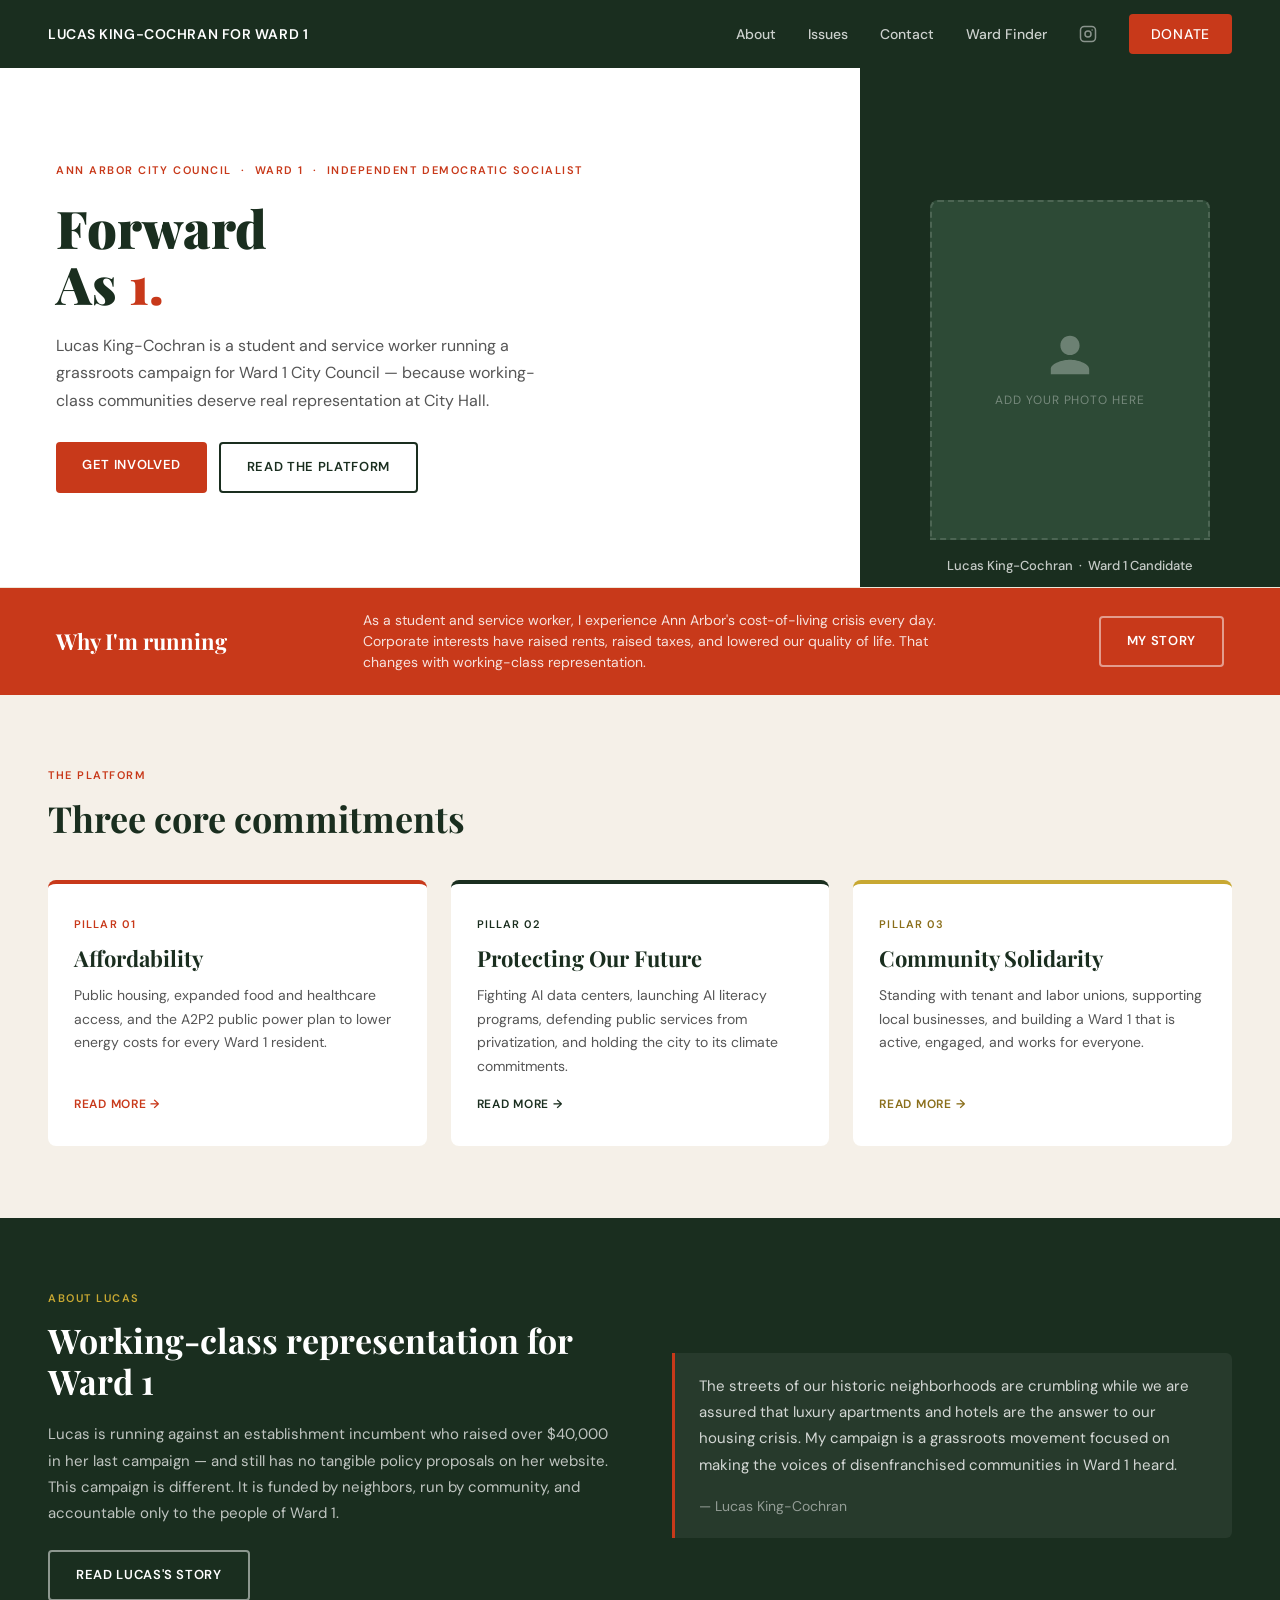
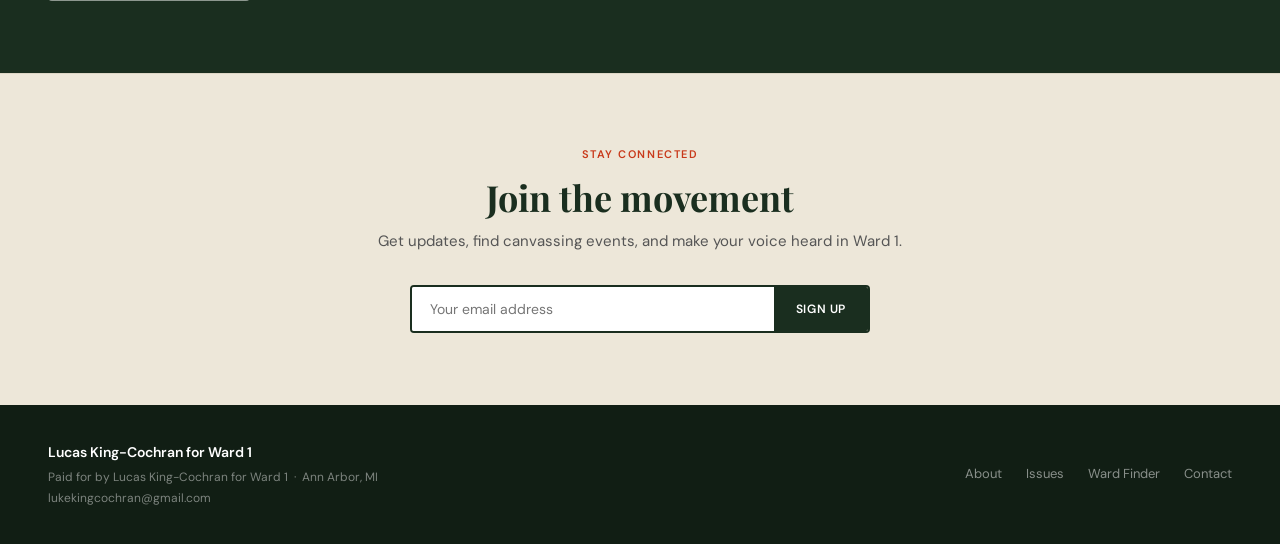
==== index.html @ 4eef2d91 "Add files via upload" ====
<!DOCTYPE html>
<html lang="en">
<head>
<meta charset="UTF-8">
<meta name="viewport" content="width=device-width, initial-scale=1.0">
<title>Lucas King-Cochran for Ward 1</title>
<link rel="stylesheet" href="style.css">
</head>
<body>

<nav>
  <a href="index.html" class="nav-logo">Lucas King-Cochran for Ward 1</a>
  <button class="nav-toggle" onclick="document.querySelector('.nav-links').classList.toggle('open')" aria-label="Menu">
    <span></span><span></span><span></span>
  </button>
  <div class="nav-links">
    <a href="about.html">About</a>
    <a href="issues.html">Issues</a>
    <a href="contact.html">Contact</a>
    <a href="ward-finder.html">Ward Finder</a>
    <a href="https://instagram.com" target="_blank" class="nav-icon" aria-label="Instagram">
      <svg width="18" height="18" viewBox="0 0 24 24" fill="none" stroke="rgba(255,255,255,0.7)" stroke-width="2" stroke-linecap="round" stroke-linejoin="round"><rect x="2" y="2" width="20" height="20" rx="5"/><circle cx="12" cy="12" r="4"/><circle cx="17.5" cy="6.5" r="1" fill="rgba(255,255,255,0.7)" stroke="none"/></svg>
    </a>
    <a href="#donate" class="nav-donate">Donate</a>
  </div>
</nav>

<section class="hero">
  <div class="hero-left">
    <div class="eyebrow">Ann Arbor City Council &nbsp;·&nbsp; Ward 1 &nbsp;·&nbsp; Independent Democratic Socialist</div>
    <h1 class="hero-headline">Forward<br>As <em>1.</em></h1>
    <p class="hero-sub">Lucas King-Cochran is a student and service worker running a grassroots campaign for Ward 1 City Council — because working-class communities deserve real representation at City Hall.</p>
    <div class="hero-btns">
      <a href="contact.html" class="btn btn-primary">Get Involved</a>
      <a href="issues.html" class="btn btn-secondary">Read the Platform</a>
    </div>
  </div>
  <div class="hero-right">
    <div class="photo-box">
      <svg viewBox="0 0 24 24"><path d="M12 12c2.7 0 4.8-2.1 4.8-4.8S14.7 2.4 12 2.4 7.2 4.5 7.2 7.2 9.3 12 12 12zm0 2.4c-3.2 0-9.6 1.6-9.6 4.8v2.4h19.2v-2.4c0-3.2-6.4-4.8-9.6-4.8z"/></svg>
      <p>Add your photo here</p>
    </div>
    <div class="hero-tag">Lucas King-Cochran &nbsp;·&nbsp; Ward 1 Candidate</div>
  </div>
</section>

<div class="slogan-band">
  <div class="slogan-text">Why I'm running</div>
  <div class="slogan-sub">As a student and service worker, I experience Ann Arbor's cost-of-living crisis every day. Corporate interests have raised rents, raised taxes, and lowered our quality of life. That changes with working-class representation.</div>
  <a href="about.html" class="btn btn-white" style="flex-shrink:0">My story</a>
</div>

<section class="pillars">
  <div class="section-label">The platform</div>
  <div class="section-headline">Three core commitments</div>
  <div class="pillars-grid">
    <div class="pillar-card accent-red">
      <div class="pillar-num">Pillar 01</div>
      <div class="pillar-title">Affordability</div>
      <div class="pillar-body">Public housing, expanded food and healthcare access, and the A2P2 public power plan to lower energy costs for every Ward 1 resident.</div>
      <a href="issues.html#affordability" class="pillar-link">Read more →</a>
    </div>
    <div class="pillar-card accent-green" style="border-top-color:var(--green)">
      <div class="pillar-num" style="color:var(--green)">Pillar 02</div>
      <div class="pillar-title">Protecting Our Future</div>
      <div class="pillar-body">Fighting AI data centers, launching AI literacy programs, defending public services from privatization, and holding the city to its climate commitments.</div>
      <a href="issues.html#future" class="pillar-link" style="color:var(--green)">Read more →</a>
    </div>
    <div class="pillar-card accent-gold">
      <div class="pillar-num" style="color:#8a6e1a">Pillar 03</div>
      <div class="pillar-title">Community Solidarity</div>
      <div class="pillar-body">Standing with tenant and labor unions, supporting local businesses, and building a Ward 1 that is active, engaged, and works for everyone.</div>
      <a href="issues.html#community" class="pillar-link" style="color:#8a6e1a">Read more →</a>
    </div>
  </div>
</section>

<section class="about-band">
  <div>
    <div class="about-label">About Lucas</div>
    <h2 class="about-headline">Working-class representation for Ward 1</h2>
    <p class="about-body">Lucas is running against an establishment incumbent who raised over $40,000 in her last campaign — and still has no tangible policy proposals on her website. This campaign is different. It is funded by neighbors, run by community, and accountable only to the people of Ward 1.</p>
    <a href="about.html" class="btn btn-white">Read Lucas's story</a>
  </div>
  <div class="statement-block">
    <p>The streets of our historic neighborhoods are crumbling while we are assured that luxury apartments and hotels are the answer to our housing crisis. My campaign is a grassroots movement focused on making the voices of disenfranchised communities in Ward 1 heard.</p>
    <p style="margin-top:16px;font-size:14px;color:rgba(255,255,255,0.5)">— Lucas King-Cochran</p>
  </div>
</section>

<section class="signup">
  <div class="section-label">Stay connected</div>
  <div class="section-headline">Join the movement</div>
  <p class="signup-sub">Get updates, find canvassing events, and make your voice heard in Ward 1.</p>
  <form class="signup-form" action="https://formspree.io/f/YOUR_FORM_ID" method="POST">
    <input type="email" name="email" placeholder="Your email address" required>
    <button type="submit">Sign Up</button>
  </form>
</section>

<footer>
  <div class="footer-info">
    <strong>Lucas King-Cochran for Ward 1</strong>
    <p>Paid for by Lucas King-Cochran for Ward 1 &nbsp;·&nbsp; Ann Arbor, MI<br>
    <a href="mailto:lukekingcochran@gmail.com" style="color:rgba(255,255,255,0.45);text-decoration:none">lukekingcochran@gmail.com</a></p>
  </div>
  <div class="footer-links">
    <a href="about.html">About</a>
    <a href="issues.html">Issues</a>
    <a href="ward-finder.html">Ward Finder</a>
    <a href="contact.html">Contact</a>
  </div>
</footer>

</body>
</html>
---- style.css ----
@import url('https://fonts.googleapis.com/css2?family=Playfair+Display:wght@700;900&family=DM+Sans:ital,wght@0,400;0,500;0,600;1,400&display=swap');

*, *::before, *::after { box-sizing: border-box; margin: 0; padding: 0; }

:root {
  --green: #1a2e1f;
  --green-mid: #2d4a36;
  --red: #c8391a;
  --gold: #c8a832;
  --cream: #f5f0e8;
  --cream-dark: #ede7d9;
  --text: #1a1a1a;
  --muted: #555;
  --white: #fff;
}

html { scroll-behavior: smooth; }
body { font-family: 'DM Sans', sans-serif; background: var(--cream); color: var(--text); line-height: 1.6; }

/* ── NAV ── */
nav {
  background: var(--green);
  padding: 0 48px;
  height: 68px;
  display: flex;
  align-items: center;
  justify-content: space-between;
  position: sticky;
  top: 0;
  z-index: 100;
}
.nav-logo {
  color: #fff;
  font-family: 'DM Sans', sans-serif;
  font-weight: 600;
  font-size: 14px;
  letter-spacing: 0.04em;
  text-transform: uppercase;
  text-decoration: none;
}
.nav-links {
  display: flex;
  align-items: center;
  gap: 32px;
}
.nav-links a {
  color: rgba(255,255,255,0.78);
  font-size: 14px;
  font-weight: 500;
  text-decoration: none;
  transition: color 0.15s;
}
.nav-links a:hover, .nav-links a.active { color: #fff; }
.nav-donate {
  background: var(--red);
  color: #fff !important;
  font-size: 13px;
  font-weight: 600;
  padding: 9px 22px;
  border-radius: 4px;
  letter-spacing: 0.05em;
  text-transform: uppercase;
  text-decoration: none;
  transition: background 0.15s;
}
.nav-donate:hover { background: #a82e15; }
.nav-icon { opacity: 0.7; transition: opacity 0.15s; }
.nav-icon:hover { opacity: 1; }
.nav-icon svg { display: block; }

/* Hamburger (mobile) */
.nav-toggle { display: none; background: none; border: none; cursor: pointer; padding: 4px; }
.nav-toggle span {
  display: block; width: 22px; height: 2px;
  background: #fff; margin: 5px 0; border-radius: 2px;
  transition: 0.2s;
}

/* ── HERO ── */
.hero {
  display: grid;
  grid-template-columns: 1fr 420px;
  min-height: 520px;
  background: var(--white);
  border-bottom: 1px solid var(--cream-dark);
}
.hero-left {
  padding: 64px 56px;
  display: flex;
  flex-direction: column;
  justify-content: center;
  gap: 20px;
}
.eyebrow {
  font-size: 11px;
  font-weight: 600;
  letter-spacing: 0.14em;
  text-transform: uppercase;
  color: var(--red);
}
.hero-headline {
  font-family: 'Playfair Display', serif;
  font-size: 52px;
  font-weight: 900;
  color: var(--green);
  line-height: 1.08;
}
.hero-headline em { color: var(--red); font-style: normal; }
.hero-sub {
  font-size: 16px;
  line-height: 1.7;
  color: var(--muted);
  max-width: 480px;
}
.hero-btns { display: flex; gap: 12px; margin-top: 8px; flex-wrap: wrap; }
.btn { display: inline-block; font-size: 13px; font-weight: 600; padding: 13px 26px; border-radius: 4px; text-decoration: none; text-transform: uppercase; letter-spacing: 0.05em; transition: 0.15s; }
.btn-primary { background: var(--red); color: #fff; }
.btn-primary:hover { background: #a82e15; }
.btn-secondary { background: transparent; color: var(--green); border: 2px solid var(--green); }
.btn-secondary:hover { background: var(--green); color: #fff; }
.btn-white { background: transparent; color: #fff; border: 2px solid rgba(255,255,255,0.5); }
.btn-white:hover { background: rgba(255,255,255,0.1); }
.btn-red { background: var(--red); color: #fff; }
.btn-red:hover { background: #a82e15; }

.hero-right {
  background: var(--green);
  display: flex;
  flex-direction: column;
  align-items: center;
  justify-content: flex-end;
  padding: 40px 40px 0;
  gap: 16px;
}
.photo-box {
  width: 280px;
  height: 340px;
  background: var(--green-mid);
  border-radius: 8px 8px 0 0;
  display: flex;
  flex-direction: column;
  align-items: center;
  justify-content: center;
  gap: 12px;
  border: 2px dashed rgba(255,255,255,0.15);
}
.photo-box svg { width: 48px; height: 48px; fill: rgba(255,255,255,0.3); }
.photo-box p { font-size: 12px; color: rgba(255,255,255,0.35); letter-spacing: 0.08em; text-transform: uppercase; }
.photo-box img { width: 100%; height: 100%; object-fit: cover; border-radius: 8px 8px 0 0; }
.hero-tag { color: rgba(255,255,255,0.75); font-size: 13px; font-weight: 500; padding-bottom: 10px; }

/* ── SLOGAN BAND ── */
.slogan-band {
  background: var(--red);
  padding: 22px 56px;
  display: flex;
  align-items: center;
  justify-content: space-between;
  gap: 24px;
}
.slogan-text { font-family: 'Playfair Display', serif; font-size: 22px; font-weight: 700; color: #fff; }
.slogan-sub { font-size: 14px; color: rgba(255,255,255,0.85); line-height: 1.5; max-width: 600px; }

/* ── PILLARS ── */
.pillars {
  background: var(--cream);
  padding: 72px 48px;
}
.section-label {
  font-size: 11px; font-weight: 600; letter-spacing: 0.14em;
  text-transform: uppercase; color: var(--red); margin-bottom: 12px;
}
.section-headline {
  font-family: 'Playfair Display', serif;
  font-size: 36px; font-weight: 700; color: var(--green);
  margin-bottom: 40px; line-height: 1.2;
}
.pillars-grid {
  display: grid;
  grid-template-columns: repeat(3, 1fr);
  gap: 24px;
}
.pillar-card {
  background: var(--white);
  border-radius: 8px;
  padding: 32px 26px;
  border-top: 4px solid var(--green);
  display: flex;
  flex-direction: column;
  gap: 12px;
}
.pillar-card.accent-red { border-top-color: var(--red); }
.pillar-card.accent-gold { border-top-color: var(--gold); }
.pillar-num { font-size: 11px; font-weight: 600; letter-spacing: 0.1em; text-transform: uppercase; color: var(--red); }
.pillar-card.accent-green .pillar-num { color: var(--green); }
.pillar-card.accent-gold .pillar-num { color: #8a6e1a; }
.pillar-title { font-family: 'Playfair Display', serif; font-size: 22px; font-weight: 700; color: var(--green); line-height: 1.2; }
.pillar-body { font-size: 14px; line-height: 1.7; color: var(--muted); flex: 1; }
.pillar-link { font-size: 12px; font-weight: 600; color: var(--red); text-transform: uppercase; letter-spacing: 0.06em; text-decoration: none; margin-top: 4px; }
.pillar-card.accent-green .pillar-link { color: var(--green); }
.pillar-card.accent-gold .pillar-link { color: #8a6e1a; }
.pillar-link:hover { text-decoration: underline; }

/* ── ABOUT BAND ── */
.about-band {
  background: var(--green);
  padding: 72px 48px;
  display: grid;
  grid-template-columns: 1fr 1fr;
  gap: 64px;
  align-items: center;
}
.about-label { font-size: 11px; font-weight: 600; letter-spacing: 0.14em; text-transform: uppercase; color: var(--gold); margin-bottom: 12px; }
.about-headline { font-family: 'Playfair Display', serif; font-size: 34px; font-weight: 700; color: #fff; line-height: 1.2; margin-bottom: 20px; }
.about-body { font-size: 15px; line-height: 1.75; color: rgba(255,255,255,0.72); margin-bottom: 24px; }
.statement-block {
  border-left: 3px solid var(--red);
  padding: 20px 24px;
  background: rgba(255,255,255,0.06);
  border-radius: 0 6px 6px 0;
}
.statement-block p { font-size: 15px; line-height: 1.75; color: rgba(255,255,255,0.8); }

/* ── SIGNUP ── */
.signup {
  background: var(--cream-dark);
  padding: 72px 48px;
  text-align: center;
  border-top: 1px solid #ddd6c5;
}
.signup .section-label { display: block; }
.signup .section-headline { margin-bottom: 10px; }
.signup-sub { font-size: 15px; color: var(--muted); margin-bottom: 32px; }
.signup-form {
  display: flex;
  max-width: 460px;
  margin: 0 auto;
  border: 2px solid var(--green);
  border-radius: 4px;
  overflow: hidden;
}
.signup-form input {
  flex: 1;
  padding: 13px 18px;
  font-size: 14px;
  font-family: 'DM Sans', sans-serif;
  border: none;
  outline: none;
  background: #fff;
  color: var(--text);
}
.signup-form button {
  background: var(--green);
  color: #fff;
  font-size: 12px;
  font-weight: 600;
  padding: 13px 22px;
  border: none;
  font-family: 'DM Sans', sans-serif;
  text-transform: uppercase;
  letter-spacing: 0.05em;
  cursor: pointer;
  white-space: nowrap;
  transition: background 0.15s;
}
.signup-form button:hover { background: var(--green-mid); }

/* ── FOOTER ── */
footer {
  background: #111e14;
  padding: 36px 48px;
  display: flex;
  align-items: center;
  justify-content: space-between;
  gap: 24px;
  flex-wrap: wrap;
}
.footer-info strong { display: block; color: #fff; font-size: 14px; font-weight: 600; margin-bottom: 4px; }
.footer-info p { color: rgba(255,255,255,0.45); font-size: 12px; line-height: 1.7; }
.footer-links { display: flex; gap: 24px; flex-wrap: wrap; }
.footer-links a { color: rgba(255,255,255,0.5); font-size: 13px; text-decoration: none; transition: color 0.15s; }
.footer-links a:hover { color: #fff; }

/* ── PAGE HERO (inner pages) ── */
.page-hero {
  background: var(--green);
  padding: 64px 56px;
}
.page-hero .eyebrow { color: var(--gold); margin-bottom: 12px; display: block; }
.page-hero h1 { font-family: 'Playfair Display', serif; font-size: 48px; font-weight: 900; color: #fff; line-height: 1.1; }
.page-hero p { font-size: 16px; color: rgba(255,255,255,0.72); margin-top: 16px; max-width: 600px; line-height: 1.7; }

/* ── CONTENT SECTIONS ── */
.content-section { padding: 72px 56px; }
.content-section.white { background: var(--white); }
.content-section.cream { background: var(--cream); }

/* ── ABOUT PAGE ── */
.bio-grid { display: grid; grid-template-columns: 1fr 360px; gap: 64px; align-items: start; }
.bio-text h2 { font-family: 'Playfair Display', serif; font-size: 28px; font-weight: 700; color: var(--green); margin-bottom: 16px; }
.bio-text p { font-size: 15px; line-height: 1.8; color: var(--muted); margin-bottom: 20px; }
.bio-text p:last-child { margin-bottom: 0; }
.bio-sidebar { display: flex; flex-direction: column; gap: 16px; }
.sidebar-card { background: var(--white); border-radius: 8px; padding: 24px; border-left: 4px solid var(--red); }
.sidebar-card h3 { font-size: 13px; font-weight: 600; letter-spacing: 0.08em; text-transform: uppercase; color: var(--red); margin-bottom: 12px; }
.sidebar-card ul { list-style: none; display: flex; flex-direction: column; gap: 8px; }
.sidebar-card ul li { font-size: 14px; color: var(--text); padding-left: 16px; position: relative; line-height: 1.5; }
.sidebar-card ul li::before { content: '→'; position: absolute; left: 0; color: var(--red); font-size: 12px; top: 1px; }

/* ── ISSUES PAGE ── */
.issues-placeholder {
  background: var(--white);
  border: 2px dashed var(--cream-dark);
  border-radius: 8px;
  padding: 80px 40px;
  text-align: center;
}
.issues-placeholder h2 { font-family: 'Playfair Display', serif; font-size: 28px; color: var(--green); margin-bottom: 12px; }
.issues-placeholder p { font-size: 15px; color: var(--muted); max-width: 480px; margin: 0 auto; line-height: 1.7; }

/* ── CONTACT PAGE ── */
.contact-grid { display: grid; grid-template-columns: 1fr 360px; gap: 64px; align-items: start; }
.contact-form { display: flex; flex-direction: column; gap: 16px; }
.form-row { display: grid; grid-template-columns: 1fr 1fr; gap: 16px; }
.form-group { display: flex; flex-direction: column; gap: 6px; }
.form-group label { font-size: 13px; font-weight: 600; color: var(--green); }
.form-group input, .form-group textarea, .form-group select {
  padding: 11px 14px;
  border: 1.5px solid #d4cec4;
  border-radius: 4px;
  font-size: 14px;
  font-family: 'DM Sans', sans-serif;
  color: var(--text);
  background: var(--white);
  outline: none;
  transition: border-color 0.15s;
}
.form-group input:focus, .form-group textarea:focus { border-color: var(--green); }
.form-group textarea { resize: vertical; min-height: 130px; }
.form-submit { background: var(--red); color: #fff; border: none; border-radius: 4px; padding: 13px 28px; font-size: 13px; font-weight: 600; font-family: 'DM Sans', sans-serif; text-transform: uppercase; letter-spacing: 0.05em; cursor: pointer; align-self: flex-start; transition: background 0.15s; }
.form-submit:hover { background: #a82e15; }
.contact-sidebar { display: flex; flex-direction: column; gap: 24px; }
.contact-card { background: var(--white); border-radius: 8px; padding: 24px; border-top: 3px solid var(--green); }
.contact-card h3 { font-size: 12px; font-weight: 600; letter-spacing: 0.1em; text-transform: uppercase; color: var(--muted); margin-bottom: 8px; }
.contact-card a { font-size: 17px; font-weight: 600; color: var(--green); text-decoration: none; display: block; }
.contact-card a:hover { color: var(--red); }
.contact-card p { font-size: 13px; color: var(--muted); margin-top: 6px; line-height: 1.6; }

/* ── WARD FINDER PAGE ── */
.ward-intro { max-width: 680px; }
.ward-intro p { font-size: 15px; line-height: 1.75; color: var(--muted); margin-bottom: 16px; }
.map-frame { border-radius: 10px; overflow: hidden; border: 2px solid var(--cream-dark); margin-top: 32px; }
.map-frame iframe { display: block; width: 100%; height: 680px; border: none; }

/* ── RESPONSIVE ── */
@media (max-width: 900px) {
  nav { padding: 0 24px; }
  .nav-links { display: none; flex-direction: column; position: absolute; top: 68px; left: 0; right: 0; background: var(--green); padding: 20px 24px; gap: 16px; }
  .nav-links.open { display: flex; }
  .nav-toggle { display: block; }
  .hero { grid-template-columns: 1fr; }
  .hero-right { display: none; }
  .hero-left { padding: 48px 28px; }
  .hero-headline { font-size: 38px; }
  .slogan-band { padding: 20px 28px; flex-direction: column; align-items: flex-start; }
  .pillars { padding: 48px 24px; }
  .pillars-grid { grid-template-columns: 1fr; }
  .about-band { grid-template-columns: 1fr; padding: 48px 28px; gap: 32px; }
  .signup { padding: 48px 24px; }
  .bio-grid, .contact-grid { grid-template-columns: 1fr; }
  .content-section { padding: 48px 28px; }
  .page-hero { padding: 48px 28px; }
  .page-hero h1 { font-size: 36px; }
  footer { padding: 32px 28px; flex-direction: column; align-items: flex-start; }
  .form-row { grid-template-columns: 1fr; }
}
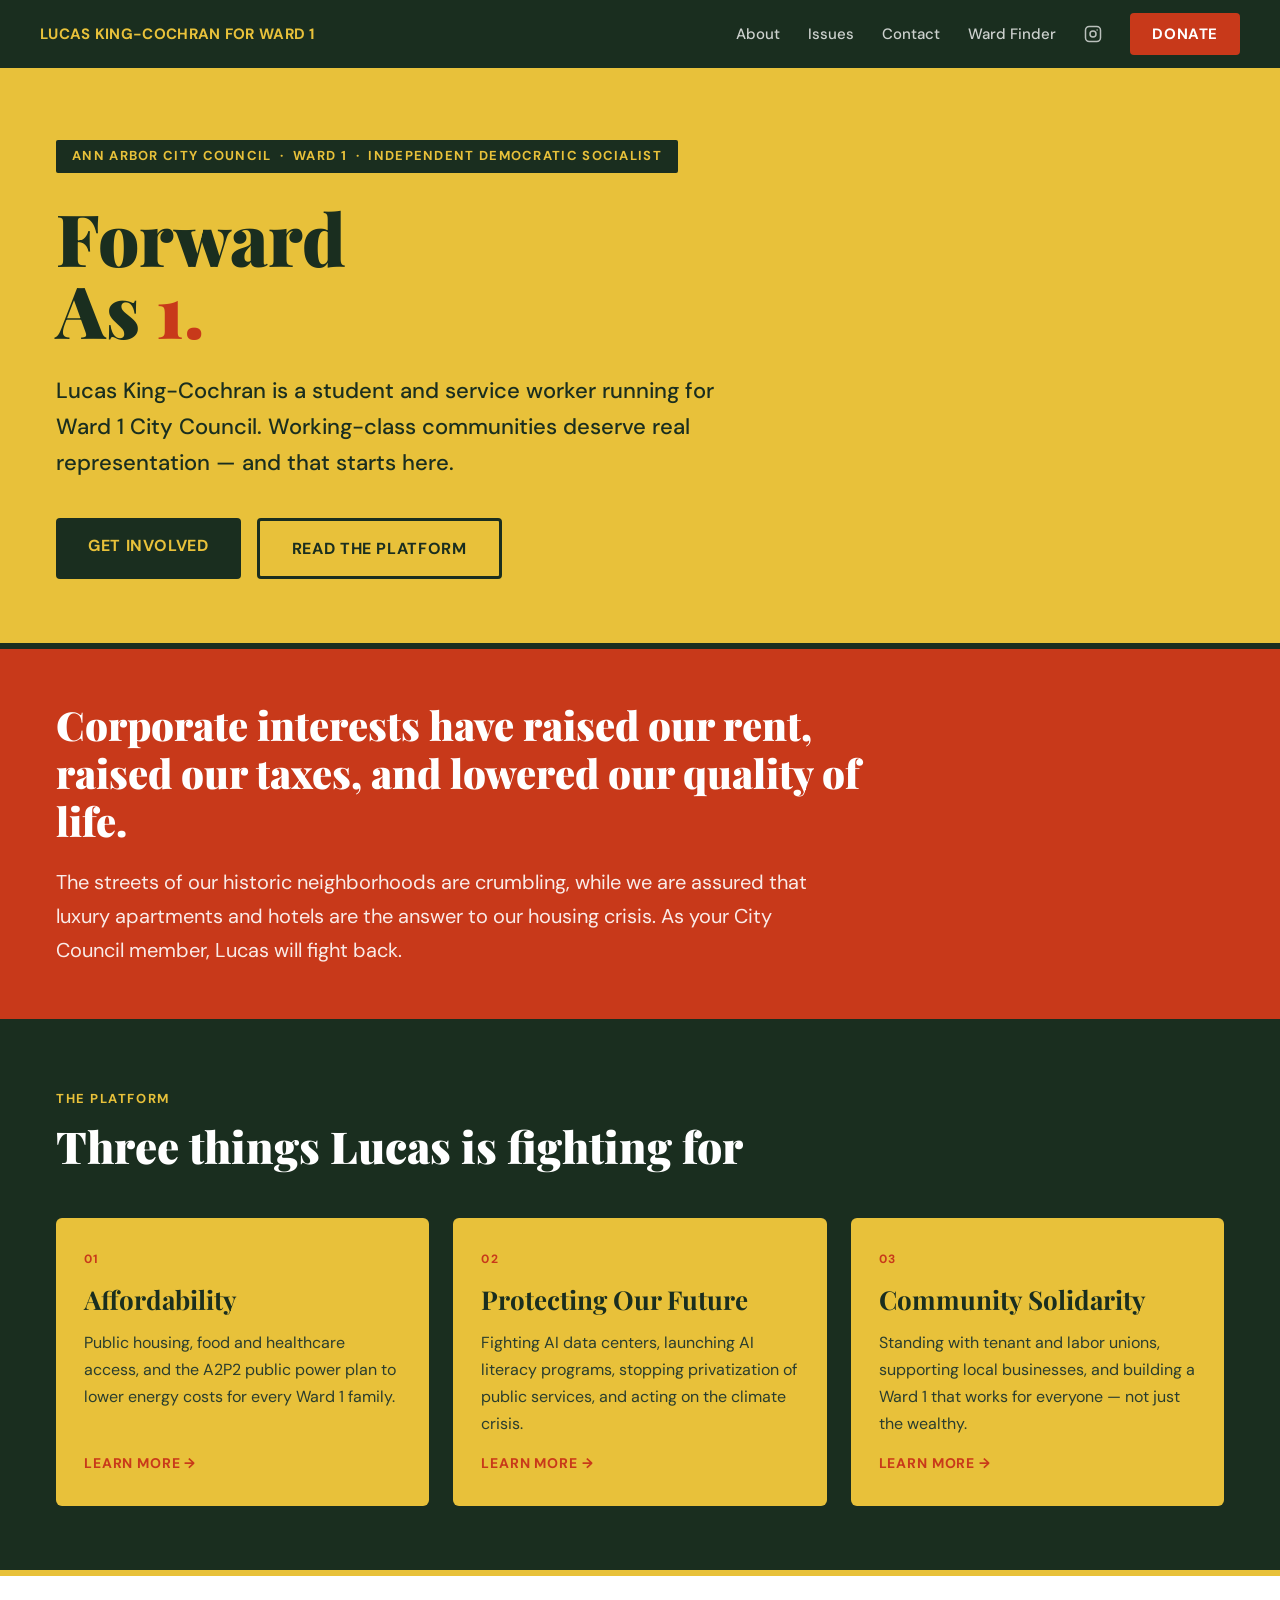
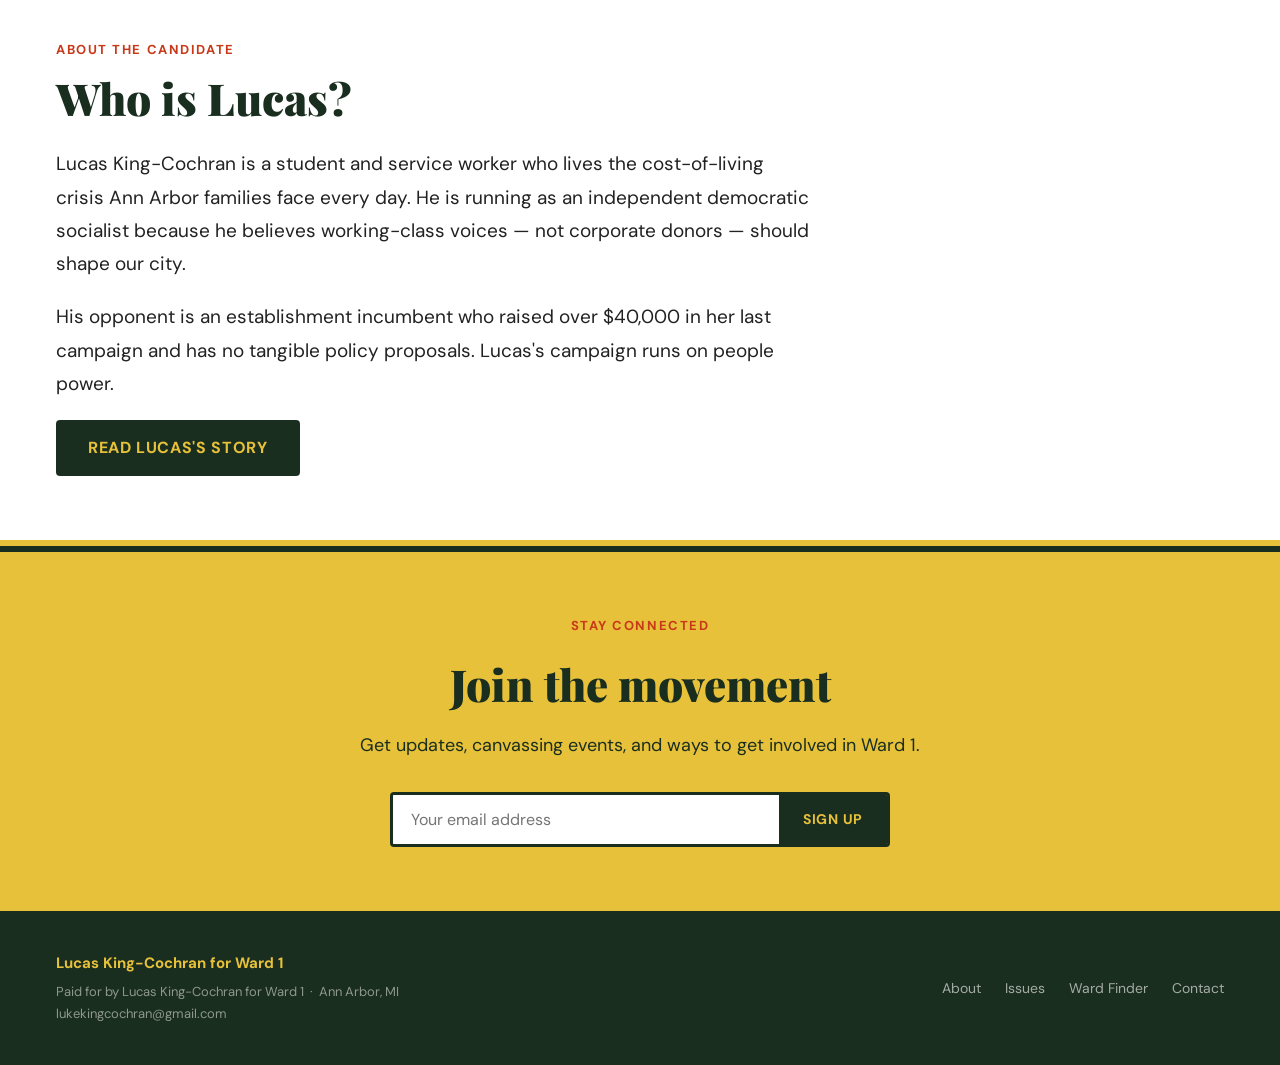
==== commit 69463397: "Add files via upload" ====
--- a/index.html
+++ b/index.html
@@ -3,7 +3,7 @@
 <head>
 <meta charset="UTF-8">
 <meta name="viewport" content="width=device-width, initial-scale=1.0">
-<title>Lucas King-Cochran for Ward 1</title>
+<title>Lucas King-Cochran for Ward 1 — Forward As 1</title>
 <link rel="stylesheet" href="style.css">
 </head>
 <body>
@@ -21,77 +21,64 @@
     <a href="https://instagram.com" target="_blank" class="nav-icon" aria-label="Instagram">
       <svg width="18" height="18" viewBox="0 0 24 24" fill="none" stroke="rgba(255,255,255,0.7)" stroke-width="2" stroke-linecap="round" stroke-linejoin="round"><rect x="2" y="2" width="20" height="20" rx="5"/><circle cx="12" cy="12" r="4"/><circle cx="17.5" cy="6.5" r="1" fill="rgba(255,255,255,0.7)" stroke="none"/></svg>
     </a>
-    <a href="#donate" class="nav-donate">Donate</a>
+    <a href="contact.html#donate" class="nav-donate">Donate</a>
   </div>
 </nav>
 
 <section class="hero">
-  <div class="hero-left">
-    <div class="eyebrow">Ann Arbor City Council &nbsp;·&nbsp; Ward 1 &nbsp;·&nbsp; Independent Democratic Socialist</div>
-    <h1 class="hero-headline">Forward<br>As <em>1.</em></h1>
-    <p class="hero-sub">Lucas King-Cochran is a student and service worker running a grassroots campaign for Ward 1 City Council — because working-class communities deserve real representation at City Hall.</p>
-    <div class="hero-btns">
-      <a href="contact.html" class="btn btn-primary">Get Involved</a>
-      <a href="issues.html" class="btn btn-secondary">Read the Platform</a>
-    </div>
-  </div>
-  <div class="hero-right">
-    <div class="photo-box">
-      <svg viewBox="0 0 24 24"><path d="M12 12c2.7 0 4.8-2.1 4.8-4.8S14.7 2.4 12 2.4 7.2 4.5 7.2 7.2 9.3 12 12 12zm0 2.4c-3.2 0-9.6 1.6-9.6 4.8v2.4h19.2v-2.4c0-3.2-6.4-4.8-9.6-4.8z"/></svg>
-      <p>Add your photo here</p>
-    </div>
-    <div class="hero-tag">Lucas King-Cochran &nbsp;·&nbsp; Ward 1 Candidate</div>
+  <div class="hero-tag">Ann Arbor City Council &nbsp;·&nbsp; Ward 1 &nbsp;·&nbsp; Independent Democratic Socialist</div>
+  <h1>Forward<br>As <em>1.</em></h1>
+  <p class="hero-intro">Lucas King-Cochran is a student and service worker running for Ward 1 City Council. Working-class communities deserve real representation — and that starts here.</p>
+  <div class="hero-btns">
+    <a href="contact.html" class="btn btn-green">Get Involved</a>
+    <a href="issues.html" class="btn btn-outline">Read the Platform</a>
   </div>
 </section>
 
-<div class="slogan-band">
-  <div class="slogan-text">Why I'm running</div>
-  <div class="slogan-sub">As a student and service worker, I experience Ann Arbor's cost-of-living crisis every day. Corporate interests have raised rents, raised taxes, and lowered our quality of life. That changes with working-class representation.</div>
-  <a href="about.html" class="btn btn-white" style="flex-shrink:0">My story</a>
-</div>
+<section class="statement-band">
+  <h2>Corporate interests have raised our rent, raised our taxes, and lowered our quality of life.</h2>
+  <p>The streets of our historic neighborhoods are crumbling, while we are assured that luxury apartments and hotels are the answer to our housing crisis. As your City Council member, Lucas will fight back.</p>
+</section>
 
 <section class="pillars">
-  <div class="section-label">The platform</div>
-  <div class="section-headline">Three core commitments</div>
+  <div class="pillars-label">The platform</div>
+  <h2>Three things Lucas is fighting for</h2>
   <div class="pillars-grid">
-    <div class="pillar-card accent-red">
-      <div class="pillar-num">Pillar 01</div>
-      <div class="pillar-title">Affordability</div>
-      <div class="pillar-body">Public housing, expanded food and healthcare access, and the A2P2 public power plan to lower energy costs for every Ward 1 resident.</div>
-      <a href="issues.html#affordability" class="pillar-link">Read more →</a>
+    <div class="pillar">
+      <div class="pillar-num">01</div>
+      <h3>Affordability</h3>
+      <p>Public housing, food and healthcare access, and the A2P2 public power plan to lower energy costs for every Ward 1 family.</p>
+      <a href="issues.html#affordability">Learn more →</a>
     </div>
-    <div class="pillar-card accent-green" style="border-top-color:var(--green)">
-      <div class="pillar-num" style="color:var(--green)">Pillar 02</div>
-      <div class="pillar-title">Protecting Our Future</div>
-      <div class="pillar-body">Fighting AI data centers, launching AI literacy programs, defending public services from privatization, and holding the city to its climate commitments.</div>
-      <a href="issues.html#future" class="pillar-link" style="color:var(--green)">Read more →</a>
+    <div class="pillar">
+      <div class="pillar-num">02</div>
+      <h3>Protecting Our Future</h3>
+      <p>Fighting AI data centers, launching AI literacy programs, stopping privatization of public services, and acting on the climate crisis.</p>
+      <a href="issues.html#future">Learn more →</a>
     </div>
-    <div class="pillar-card accent-gold">
-      <div class="pillar-num" style="color:#8a6e1a">Pillar 03</div>
-      <div class="pillar-title">Community Solidarity</div>
-      <div class="pillar-body">Standing with tenant and labor unions, supporting local businesses, and building a Ward 1 that is active, engaged, and works for everyone.</div>
-      <a href="issues.html#community" class="pillar-link" style="color:#8a6e1a">Read more →</a>
+    <div class="pillar">
+      <div class="pillar-num">03</div>
+      <h3>Community Solidarity</h3>
+      <p>Standing with tenant and labor unions, supporting local businesses, and building a Ward 1 that works for everyone — not just the wealthy.</p>
+      <a href="issues.html#community">Learn more →</a>
     </div>
   </div>
 </section>
 
-<section class="about-band">
-  <div>
-    <div class="about-label">About Lucas</div>
-    <h2 class="about-headline">Working-class representation for Ward 1</h2>
-    <p class="about-body">Lucas is running against an establishment incumbent who raised over $40,000 in her last campaign — and still has no tangible policy proposals on her website. This campaign is different. It is funded by neighbors, run by community, and accountable only to the people of Ward 1.</p>
-    <a href="about.html" class="btn btn-white">Read Lucas's story</a>
-  </div>
-  <div class="statement-block">
-    <p>The streets of our historic neighborhoods are crumbling while we are assured that luxury apartments and hotels are the answer to our housing crisis. My campaign is a grassroots movement focused on making the voices of disenfranchised communities in Ward 1 heard.</p>
-    <p style="margin-top:16px;font-size:14px;color:rgba(255,255,255,0.5)">— Lucas King-Cochran</p>
+<section class="about-section">
+  <div class="label">About the candidate</div>
+  <h2>Who is Lucas?</h2>
+  <p>Lucas King-Cochran is a student and service worker who lives the cost-of-living crisis Ann Arbor families face every day. He is running as an independent democratic socialist because he believes working-class voices — not corporate donors — should shape our city.</p>
+  <p>His opponent is an establishment incumbent who raised over $40,000 in her last campaign and has no tangible policy proposals. Lucas's campaign runs on people power.</p>
+  <div style="margin-top:8px">
+    <a href="about.html" class="btn btn-green">Read Lucas's story</a>
   </div>
 </section>
 
 <section class="signup">
-  <div class="section-label">Stay connected</div>
-  <div class="section-headline">Join the movement</div>
-  <p class="signup-sub">Get updates, find canvassing events, and make your voice heard in Ward 1.</p>
+  <div class="label">Stay connected</div>
+  <h2>Join the movement</h2>
+  <p>Get updates, canvassing events, and ways to get involved in Ward 1.</p>
   <form class="signup-form" action="https://formspree.io/f/YOUR_FORM_ID" method="POST">
     <input type="email" name="email" placeholder="Your email address" required>
     <button type="submit">Sign Up</button>
@@ -102,7 +89,7 @@
   <div class="footer-info">
     <strong>Lucas King-Cochran for Ward 1</strong>
     <p>Paid for by Lucas King-Cochran for Ward 1 &nbsp;·&nbsp; Ann Arbor, MI<br>
-    <a href="mailto:lukekingcochran@gmail.com" style="color:rgba(255,255,255,0.45);text-decoration:none">lukekingcochran@gmail.com</a></p>
+    <a href="mailto:lukekingcochran@gmail.com">lukekingcochran@gmail.com</a></p>
   </div>
   <div class="footer-links">
     <a href="about.html">About</a>
--- a/style.css
+++ b/style.css
@@ -1,376 +1,163 @@
-@import url('https://fonts.googleapis.com/css2?family=Playfair+Display:wght@700;900&family=DM+Sans:ital,wght@0,400;0,500;0,600;1,400&display=swap');
+@import url('https://fonts.googleapis.com/css2?family=Playfair+Display:wght@700;900&family=DM+Sans:wght@400;500;700&display=swap');
 
 *, *::before, *::after { box-sizing: border-box; margin: 0; padding: 0; }
 
 :root {
   --green: #1a2e1f;
-  --green-mid: #2d4a36;
   --red: #c8391a;
-  --gold: #c8a832;
-  --cream: #f5f0e8;
-  --cream-dark: #ede7d9;
-  --text: #1a1a1a;
-  --muted: #555;
-  --white: #fff;
+  --yellow: #e8c13a;
+  --white: #ffffff;
 }
 
 html { scroll-behavior: smooth; }
-body { font-family: 'DM Sans', sans-serif; background: var(--cream); color: var(--text); line-height: 1.6; }
+body { font-family: 'DM Sans', sans-serif; background: var(--yellow); color: var(--green); line-height: 1.6; font-size: 18px; }
 
-/* ── NAV ── */
-nav {
-  background: var(--green);
-  padding: 0 48px;
-  height: 68px;
-  display: flex;
-  align-items: center;
-  justify-content: space-between;
-  position: sticky;
-  top: 0;
-  z-index: 100;
-}
-.nav-logo {
-  color: #fff;
-  font-family: 'DM Sans', sans-serif;
-  font-weight: 600;
-  font-size: 14px;
-  letter-spacing: 0.04em;
-  text-transform: uppercase;
-  text-decoration: none;
-}
-.nav-links {
-  display: flex;
-  align-items: center;
-  gap: 32px;
-}
-.nav-links a {
-  color: rgba(255,255,255,0.78);
-  font-size: 14px;
-  font-weight: 500;
-  text-decoration: none;
-  transition: color 0.15s;
-}
-.nav-links a:hover, .nav-links a.active { color: #fff; }
-.nav-donate {
-  background: var(--red);
-  color: #fff !important;
-  font-size: 13px;
-  font-weight: 600;
-  padding: 9px 22px;
-  border-radius: 4px;
-  letter-spacing: 0.05em;
-  text-transform: uppercase;
-  text-decoration: none;
-  transition: background 0.15s;
-}
-.nav-donate:hover { background: #a82e15; }
-.nav-icon { opacity: 0.7; transition: opacity 0.15s; }
-.nav-icon:hover { opacity: 1; }
+/* NAV */
+nav { background: var(--green); padding: 0 40px; height: 68px; display: flex; align-items: center; justify-content: space-between; position: sticky; top: 0; z-index: 100; }
+.nav-logo { color: var(--yellow); font-weight: 700; font-size: 15px; letter-spacing: 0.02em; text-decoration: none; text-transform: uppercase; }
+.nav-links { display: flex; align-items: center; gap: 28px; }
+.nav-links a { color: rgba(255,255,255,0.78); font-size: 15px; font-weight: 500; text-decoration: none; transition: color 0.15s; }
+.nav-links a:hover, .nav-links a.active { color: var(--yellow); }
+.nav-donate { background: var(--red) !important; color: #fff !important; font-weight: 700 !important; padding: 9px 22px; border-radius: 4px; text-transform: uppercase; font-size: 14px; letter-spacing: 0.04em; }
 .nav-icon svg { display: block; }
+.nav-toggle { display: none; background: none; border: none; cursor: pointer; padding: 4px; }
+.nav-toggle span { display: block; width: 24px; height: 2.5px; background: #fff; margin: 5px 0; border-radius: 2px; }
 
-/* Hamburger (mobile) */
-.nav-toggle { display: none; background: none; border: none; cursor: pointer; padding: 4px; }
-.nav-toggle span {
-  display: block; width: 22px; height: 2px;
-  background: #fff; margin: 5px 0; border-radius: 2px;
-  transition: 0.2s;
-}
-
-/* ── HERO ── */
-.hero {
-  display: grid;
-  grid-template-columns: 1fr 420px;
-  min-height: 520px;
-  background: var(--white);
-  border-bottom: 1px solid var(--cream-dark);
-}
-.hero-left {
-  padding: 64px 56px;
-  display: flex;
-  flex-direction: column;
-  justify-content: center;
-  gap: 20px;
-}
-.eyebrow {
-  font-size: 11px;
-  font-weight: 600;
-  letter-spacing: 0.14em;
-  text-transform: uppercase;
-  color: var(--red);
-}
-.hero-headline {
-  font-family: 'Playfair Display', serif;
-  font-size: 52px;
-  font-weight: 900;
-  color: var(--green);
-  line-height: 1.08;
-}
-.hero-headline em { color: var(--red); font-style: normal; }
-.hero-sub {
-  font-size: 16px;
-  line-height: 1.7;
-  color: var(--muted);
-  max-width: 480px;
-}
-.hero-btns { display: flex; gap: 12px; margin-top: 8px; flex-wrap: wrap; }
-.btn { display: inline-block; font-size: 13px; font-weight: 600; padding: 13px 26px; border-radius: 4px; text-decoration: none; text-transform: uppercase; letter-spacing: 0.05em; transition: 0.15s; }
-.btn-primary { background: var(--red); color: #fff; }
-.btn-primary:hover { background: #a82e15; }
-.btn-secondary { background: transparent; color: var(--green); border: 2px solid var(--green); }
-.btn-secondary:hover { background: var(--green); color: #fff; }
-.btn-white { background: transparent; color: #fff; border: 2px solid rgba(255,255,255,0.5); }
-.btn-white:hover { background: rgba(255,255,255,0.1); }
+/* BUTTONS */
+.btn { display: inline-block; font-size: 16px; font-weight: 700; padding: 15px 32px; border-radius: 4px; text-decoration: none; text-transform: uppercase; letter-spacing: 0.04em; transition: 0.15s; cursor: pointer; border: none; font-family: 'DM Sans', sans-serif; }
+.btn-green { background: var(--green); color: var(--yellow); }
+.btn-green:hover { background: #0e1c12; }
 .btn-red { background: var(--red); color: #fff; }
 .btn-red:hover { background: #a82e15; }
+.btn-outline { background: transparent; color: var(--green); border: 3px solid var(--green); }
+.btn-outline:hover { background: var(--green); color: var(--yellow); }
+.btn-outline-white { background: transparent; color: #fff; border: 3px solid rgba(255,255,255,0.55); }
+.btn-outline-white:hover { background: rgba(255,255,255,0.1); }
 
-.hero-right {
-  background: var(--green);
-  display: flex;
-  flex-direction: column;
-  align-items: center;
-  justify-content: flex-end;
-  padding: 40px 40px 0;
-  gap: 16px;
-}
-.photo-box {
-  width: 280px;
-  height: 340px;
-  background: var(--green-mid);
-  border-radius: 8px 8px 0 0;
-  display: flex;
-  flex-direction: column;
-  align-items: center;
-  justify-content: center;
-  gap: 12px;
-  border: 2px dashed rgba(255,255,255,0.15);
-}
-.photo-box svg { width: 48px; height: 48px; fill: rgba(255,255,255,0.3); }
-.photo-box p { font-size: 12px; color: rgba(255,255,255,0.35); letter-spacing: 0.08em; text-transform: uppercase; }
-.photo-box img { width: 100%; height: 100%; object-fit: cover; border-radius: 8px 8px 0 0; }
-.hero-tag { color: rgba(255,255,255,0.75); font-size: 13px; font-weight: 500; padding-bottom: 10px; }
+/* HERO */
+.hero { background: var(--yellow); padding: 72px 56px 64px; border-bottom: 6px solid var(--green); }
+.hero-tag { display: inline-block; background: var(--green); color: var(--yellow); font-size: 13px; font-weight: 700; letter-spacing: 0.1em; text-transform: uppercase; padding: 6px 16px; border-radius: 2px; margin-bottom: 28px; }
+.hero h1 { font-family: 'Playfair Display', serif; font-size: 72px; font-weight: 900; color: var(--green); line-height: 1.0; margin-bottom: 28px; }
+.hero h1 em { color: var(--red); font-style: normal; }
+.hero-intro { font-size: 22px; line-height: 1.65; color: var(--green); max-width: 680px; font-weight: 500; margin-bottom: 36px; }
+.hero-btns { display: flex; gap: 16px; flex-wrap: wrap; }
 
-/* ── SLOGAN BAND ── */
-.slogan-band {
-  background: var(--red);
-  padding: 22px 56px;
-  display: flex;
-  align-items: center;
-  justify-content: space-between;
-  gap: 24px;
-}
-.slogan-text { font-family: 'Playfair Display', serif; font-size: 22px; font-weight: 700; color: #fff; }
-.slogan-sub { font-size: 14px; color: rgba(255,255,255,0.85); line-height: 1.5; max-width: 600px; }
+/* RED STATEMENT BAND */
+.statement-band { background: var(--red); padding: 52px 56px; border-bottom: 6px solid var(--green); }
+.statement-band h2 { font-family: 'Playfair Display', serif; font-size: 40px; font-weight: 900; color: #fff; line-height: 1.2; margin-bottom: 20px; max-width: 820px; }
+.statement-band p { font-size: 20px; line-height: 1.7; color: rgba(255,255,255,0.9); max-width: 760px; }
 
-/* ── PILLARS ── */
-.pillars {
-  background: var(--cream);
-  padding: 72px 48px;
-}
-.section-label {
-  font-size: 11px; font-weight: 600; letter-spacing: 0.14em;
-  text-transform: uppercase; color: var(--red); margin-bottom: 12px;
-}
-.section-headline {
-  font-family: 'Playfair Display', serif;
-  font-size: 36px; font-weight: 700; color: var(--green);
-  margin-bottom: 40px; line-height: 1.2;
-}
-.pillars-grid {
-  display: grid;
-  grid-template-columns: repeat(3, 1fr);
-  gap: 24px;
-}
-.pillar-card {
-  background: var(--white);
-  border-radius: 8px;
-  padding: 32px 26px;
-  border-top: 4px solid var(--green);
-  display: flex;
-  flex-direction: column;
-  gap: 12px;
-}
-.pillar-card.accent-red { border-top-color: var(--red); }
-.pillar-card.accent-gold { border-top-color: var(--gold); }
-.pillar-num { font-size: 11px; font-weight: 600; letter-spacing: 0.1em; text-transform: uppercase; color: var(--red); }
-.pillar-card.accent-green .pillar-num { color: var(--green); }
-.pillar-card.accent-gold .pillar-num { color: #8a6e1a; }
-.pillar-title { font-family: 'Playfair Display', serif; font-size: 22px; font-weight: 700; color: var(--green); line-height: 1.2; }
-.pillar-body { font-size: 14px; line-height: 1.7; color: var(--muted); flex: 1; }
-.pillar-link { font-size: 12px; font-weight: 600; color: var(--red); text-transform: uppercase; letter-spacing: 0.06em; text-decoration: none; margin-top: 4px; }
-.pillar-card.accent-green .pillar-link { color: var(--green); }
-.pillar-card.accent-gold .pillar-link { color: #8a6e1a; }
-.pillar-link:hover { text-decoration: underline; }
+/* PILLARS */
+.pillars { background: var(--green); padding: 64px 56px; border-bottom: 6px solid var(--yellow); }
+.pillars-label { font-size: 13px; font-weight: 700; letter-spacing: 0.12em; text-transform: uppercase; color: var(--yellow); margin-bottom: 12px; }
+.pillars h2 { font-family: 'Playfair Display', serif; font-size: 44px; font-weight: 900; color: #fff; margin-bottom: 48px; line-height: 1.1; }
+.pillars-grid { display: grid; grid-template-columns: repeat(3,1fr); gap: 24px; }
+.pillar { background: var(--yellow); border-radius: 6px; padding: 32px 28px; display: flex; flex-direction: column; gap: 14px; }
+.pillar-num { font-size: 12px; font-weight: 700; letter-spacing: 0.12em; text-transform: uppercase; color: var(--red); }
+.pillar h3 { font-family: 'Playfair Display', serif; font-size: 26px; font-weight: 700; color: var(--green); line-height: 1.2; }
+.pillar p { font-size: 16px; line-height: 1.7; color: #2a3d2e; flex: 1; }
+.pillar a { font-size: 14px; font-weight: 700; color: var(--red); text-decoration: none; text-transform: uppercase; letter-spacing: 0.06em; }
+.pillar a:hover { text-decoration: underline; }
 
-/* ── ABOUT BAND ── */
-.about-band {
-  background: var(--green);
-  padding: 72px 48px;
-  display: grid;
-  grid-template-columns: 1fr 1fr;
-  gap: 64px;
-  align-items: center;
-}
-.about-label { font-size: 11px; font-weight: 600; letter-spacing: 0.14em; text-transform: uppercase; color: var(--gold); margin-bottom: 12px; }
-.about-headline { font-family: 'Playfair Display', serif; font-size: 34px; font-weight: 700; color: #fff; line-height: 1.2; margin-bottom: 20px; }
-.about-body { font-size: 15px; line-height: 1.75; color: rgba(255,255,255,0.72); margin-bottom: 24px; }
-.statement-block {
-  border-left: 3px solid var(--red);
-  padding: 20px 24px;
-  background: rgba(255,255,255,0.06);
-  border-radius: 0 6px 6px 0;
-}
-.statement-block p { font-size: 15px; line-height: 1.75; color: rgba(255,255,255,0.8); }
+/* ABOUT SECTION */
+.about-section { background: var(--white); padding: 64px 56px; border-bottom: 6px solid var(--yellow); }
+.about-section .label { font-size: 13px; font-weight: 700; letter-spacing: 0.12em; text-transform: uppercase; color: var(--red); margin-bottom: 12px; }
+.about-section h2 { font-family: 'Playfair Display', serif; font-size: 44px; font-weight: 900; color: var(--green); margin-bottom: 24px; line-height: 1.15; }
+.about-section p { font-size: 19px; line-height: 1.75; color: #222; max-width: 760px; margin-bottom: 20px; }
 
-/* ── SIGNUP ── */
-.signup {
-  background: var(--cream-dark);
-  padding: 72px 48px;
-  text-align: center;
-  border-top: 1px solid #ddd6c5;
-}
-.signup .section-label { display: block; }
-.signup .section-headline { margin-bottom: 10px; }
-.signup-sub { font-size: 15px; color: var(--muted); margin-bottom: 32px; }
-.signup-form {
-  display: flex;
-  max-width: 460px;
-  margin: 0 auto;
-  border: 2px solid var(--green);
-  border-radius: 4px;
-  overflow: hidden;
-}
-.signup-form input {
-  flex: 1;
-  padding: 13px 18px;
-  font-size: 14px;
-  font-family: 'DM Sans', sans-serif;
-  border: none;
-  outline: none;
-  background: #fff;
-  color: var(--text);
-}
-.signup-form button {
-  background: var(--green);
-  color: #fff;
-  font-size: 12px;
-  font-weight: 600;
-  padding: 13px 22px;
-  border: none;
-  font-family: 'DM Sans', sans-serif;
-  text-transform: uppercase;
-  letter-spacing: 0.05em;
-  cursor: pointer;
-  white-space: nowrap;
-  transition: background 0.15s;
-}
-.signup-form button:hover { background: var(--green-mid); }
+/* SIGNUP */
+.signup { background: var(--yellow); padding: 64px 56px; border-top: 6px solid var(--green); text-align: center; }
+.signup .label { font-size: 13px; font-weight: 700; letter-spacing: 0.12em; text-transform: uppercase; color: var(--red); margin-bottom: 12px; }
+.signup h2 { font-family: 'Playfair Display', serif; font-size: 44px; font-weight: 900; color: var(--green); margin-bottom: 12px; }
+.signup p { font-size: 18px; color: var(--green); margin-bottom: 32px; }
+.signup-form { display: flex; max-width: 500px; margin: 0 auto; border: 3px solid var(--green); border-radius: 4px; overflow: hidden; }
+.signup-form input { flex: 1; padding: 14px 18px; font-size: 16px; font-family: 'DM Sans', sans-serif; border: none; outline: none; background: #fff; color: var(--green); }
+.signup-form button { background: var(--green); color: var(--yellow); font-size: 14px; font-weight: 700; padding: 14px 24px; border: none; font-family: 'DM Sans', sans-serif; text-transform: uppercase; letter-spacing: 0.05em; cursor: pointer; white-space: nowrap; }
+.signup-form button:hover { background: #0e1c12; }
 
-/* ── FOOTER ── */
-footer {
-  background: #111e14;
-  padding: 36px 48px;
-  display: flex;
-  align-items: center;
-  justify-content: space-between;
-  gap: 24px;
-  flex-wrap: wrap;
-}
-.footer-info strong { display: block; color: #fff; font-size: 14px; font-weight: 600; margin-bottom: 4px; }
-.footer-info p { color: rgba(255,255,255,0.45); font-size: 12px; line-height: 1.7; }
+/* FOOTER */
+footer { background: var(--green); padding: 40px 56px; display: flex; align-items: center; justify-content: space-between; gap: 24px; flex-wrap: wrap; }
+.footer-info strong { display: block; color: var(--yellow); font-size: 15px; margin-bottom: 6px; }
+.footer-info p, .footer-info a { color: rgba(255,255,255,0.5); font-size: 13px; line-height: 1.7; text-decoration: none; }
 .footer-links { display: flex; gap: 24px; flex-wrap: wrap; }
-.footer-links a { color: rgba(255,255,255,0.5); font-size: 13px; text-decoration: none; transition: color 0.15s; }
-.footer-links a:hover { color: #fff; }
+.footer-links a { color: rgba(255,255,255,0.6); font-size: 14px; text-decoration: none; }
+.footer-links a:hover { color: var(--yellow); }
 
-/* ── PAGE HERO (inner pages) ── */
-.page-hero {
-  background: var(--green);
-  padding: 64px 56px;
-}
-.page-hero .eyebrow { color: var(--gold); margin-bottom: 12px; display: block; }
-.page-hero h1 { font-family: 'Playfair Display', serif; font-size: 48px; font-weight: 900; color: #fff; line-height: 1.1; }
-.page-hero p { font-size: 16px; color: rgba(255,255,255,0.72); margin-top: 16px; max-width: 600px; line-height: 1.7; }
+/* PAGE HERO */
+.page-hero { background: var(--yellow); padding: 64px 56px 56px; border-bottom: 6px solid var(--green); }
+.page-hero .tag { display: inline-block; background: var(--green); color: var(--yellow); font-size: 12px; font-weight: 700; letter-spacing: 0.1em; text-transform: uppercase; padding: 5px 14px; border-radius: 2px; margin-bottom: 20px; }
+.page-hero h1 { font-family: 'Playfair Display', serif; font-size: 56px; font-weight: 900; color: var(--green); line-height: 1.05; margin-bottom: 16px; }
+.page-hero p { font-size: 20px; color: var(--green); max-width: 640px; line-height: 1.65; }
 
-/* ── CONTENT SECTIONS ── */
-.content-section { padding: 72px 56px; }
+/* CONTENT SECTIONS */
+.content-section { padding: 64px 56px; }
 .content-section.white { background: var(--white); }
-.content-section.cream { background: var(--cream); }
+.content-section.yellow { background: var(--yellow); }
+.content-section.green { background: var(--green); }
+.content-section h2 { font-family: 'Playfair Display', serif; font-size: 36px; font-weight: 700; color: var(--green); margin-bottom: 20px; line-height: 1.2; }
+.content-section.green h2 { color: #fff; }
+.content-section p { font-size: 18px; line-height: 1.8; color: #222; margin-bottom: 20px; max-width: 760px; }
+.content-section.green p { color: rgba(255,255,255,0.82); }
 
-/* ── ABOUT PAGE ── */
-.bio-grid { display: grid; grid-template-columns: 1fr 360px; gap: 64px; align-items: start; }
-.bio-text h2 { font-family: 'Playfair Display', serif; font-size: 28px; font-weight: 700; color: var(--green); margin-bottom: 16px; }
-.bio-text p { font-size: 15px; line-height: 1.8; color: var(--muted); margin-bottom: 20px; }
-.bio-text p:last-child { margin-bottom: 0; }
-.bio-sidebar { display: flex; flex-direction: column; gap: 16px; }
-.sidebar-card { background: var(--white); border-radius: 8px; padding: 24px; border-left: 4px solid var(--red); }
-.sidebar-card h3 { font-size: 13px; font-weight: 600; letter-spacing: 0.08em; text-transform: uppercase; color: var(--red); margin-bottom: 12px; }
-.sidebar-card ul { list-style: none; display: flex; flex-direction: column; gap: 8px; }
-.sidebar-card ul li { font-size: 14px; color: var(--text); padding-left: 16px; position: relative; line-height: 1.5; }
-.sidebar-card ul li::before { content: '→'; position: absolute; left: 0; color: var(--red); font-size: 12px; top: 1px; }
+/* ABOUT PAGE */
+.sidebar-card { background: var(--yellow); border-left: 6px solid var(--red); padding: 28px; margin-bottom: 24px; border-radius: 0 6px 6px 0; }
+.sidebar-card h3 { font-size: 13px; font-weight: 700; letter-spacing: 0.1em; text-transform: uppercase; color: var(--red); margin-bottom: 16px; }
+.sidebar-card ul { list-style: none; display: flex; flex-direction: column; gap: 10px; }
+.sidebar-card ul li { font-size: 17px; color: var(--green); padding-left: 20px; position: relative; line-height: 1.5; font-weight: 500; }
+.sidebar-card ul li::before { content: '→'; position: absolute; left: 0; color: var(--red); }
 
-/* ── ISSUES PAGE ── */
-.issues-placeholder {
-  background: var(--white);
-  border: 2px dashed var(--cream-dark);
-  border-radius: 8px;
-  padding: 80px 40px;
-  text-align: center;
-}
-.issues-placeholder h2 { font-family: 'Playfair Display', serif; font-size: 28px; color: var(--green); margin-bottom: 12px; }
-.issues-placeholder p { font-size: 15px; color: var(--muted); max-width: 480px; margin: 0 auto; line-height: 1.7; }
+/* ISSUES */
+.issues-placeholder { background: var(--white); border: 4px solid var(--yellow); border-radius: 6px; padding: 80px 40px; text-align: center; max-width: 640px; margin: 0 auto; }
+.issues-placeholder h2 { font-family: 'Playfair Display', serif; font-size: 36px; color: var(--green); margin-bottom: 16px; }
+.issues-placeholder p { font-size: 18px; color: #444; line-height: 1.7; margin-bottom: 28px; }
 
-/* ── CONTACT PAGE ── */
-.contact-grid { display: grid; grid-template-columns: 1fr 360px; gap: 64px; align-items: start; }
-.contact-form { display: flex; flex-direction: column; gap: 16px; }
+/* CONTACT */
+.contact-grid { display: grid; grid-template-columns: 1fr 380px; gap: 64px; align-items: start; }
+.contact-form { display: flex; flex-direction: column; gap: 18px; }
 .form-row { display: grid; grid-template-columns: 1fr 1fr; gap: 16px; }
-.form-group { display: flex; flex-direction: column; gap: 6px; }
-.form-group label { font-size: 13px; font-weight: 600; color: var(--green); }
-.form-group input, .form-group textarea, .form-group select {
-  padding: 11px 14px;
-  border: 1.5px solid #d4cec4;
-  border-radius: 4px;
-  font-size: 14px;
-  font-family: 'DM Sans', sans-serif;
-  color: var(--text);
-  background: var(--white);
-  outline: none;
-  transition: border-color 0.15s;
-}
-.form-group input:focus, .form-group textarea:focus { border-color: var(--green); }
-.form-group textarea { resize: vertical; min-height: 130px; }
-.form-submit { background: var(--red); color: #fff; border: none; border-radius: 4px; padding: 13px 28px; font-size: 13px; font-weight: 600; font-family: 'DM Sans', sans-serif; text-transform: uppercase; letter-spacing: 0.05em; cursor: pointer; align-self: flex-start; transition: background 0.15s; }
+.form-group { display: flex; flex-direction: column; gap: 8px; }
+.form-group label { font-size: 15px; font-weight: 700; color: var(--green); }
+.form-group input, .form-group textarea { padding: 13px 16px; border: 2.5px solid var(--green); border-radius: 4px; font-size: 16px; font-family: 'DM Sans', sans-serif; color: var(--green); background: #fff; outline: none; }
+.form-group input:focus, .form-group textarea:focus { border-color: var(--red); }
+.form-group textarea { resize: vertical; min-height: 140px; }
+.form-submit { background: var(--red); color: #fff; border: none; border-radius: 4px; padding: 15px 32px; font-size: 16px; font-weight: 700; font-family: 'DM Sans', sans-serif; text-transform: uppercase; letter-spacing: 0.04em; cursor: pointer; align-self: flex-start; }
 .form-submit:hover { background: #a82e15; }
-.contact-sidebar { display: flex; flex-direction: column; gap: 24px; }
-.contact-card { background: var(--white); border-radius: 8px; padding: 24px; border-top: 3px solid var(--green); }
-.contact-card h3 { font-size: 12px; font-weight: 600; letter-spacing: 0.1em; text-transform: uppercase; color: var(--muted); margin-bottom: 8px; }
-.contact-card a { font-size: 17px; font-weight: 600; color: var(--green); text-decoration: none; display: block; }
+.contact-sidebar { display: flex; flex-direction: column; gap: 20px; }
+.contact-card { background: var(--yellow); border-radius: 6px; padding: 28px; border-left: 6px solid var(--green); }
+.contact-card.red-card { border-left-color: var(--red); }
+.contact-card h3 { font-size: 12px; font-weight: 700; letter-spacing: 0.1em; text-transform: uppercase; color: var(--green); margin-bottom: 10px; }
+.contact-card.red-card h3 { color: var(--red); }
+.contact-card a { font-size: 20px; font-weight: 700; color: var(--green); text-decoration: none; display: block; }
 .contact-card a:hover { color: var(--red); }
-.contact-card p { font-size: 13px; color: var(--muted); margin-top: 6px; line-height: 1.6; }
+.contact-card p { font-size: 15px; color: #333; margin-top: 8px; line-height: 1.6; }
 
-/* ── WARD FINDER PAGE ── */
-.ward-intro { max-width: 680px; }
-.ward-intro p { font-size: 15px; line-height: 1.75; color: var(--muted); margin-bottom: 16px; }
-.map-frame { border-radius: 10px; overflow: hidden; border: 2px solid var(--cream-dark); margin-top: 32px; }
+/* WARD FINDER */
+.ward-intro p { font-size: 19px; line-height: 1.75; color: var(--green); margin-bottom: 16px; max-width: 680px; }
+.ward-intro a { color: var(--red); font-weight: 700; }
+.map-frame { border-radius: 8px; overflow: hidden; border: 4px solid var(--green); margin-top: 32px; }
 .map-frame iframe { display: block; width: 100%; height: 680px; border: none; }
 
-/* ── RESPONSIVE ── */
-@media (max-width: 900px) {
-  nav { padding: 0 24px; }
-  .nav-links { display: none; flex-direction: column; position: absolute; top: 68px; left: 0; right: 0; background: var(--green); padding: 20px 24px; gap: 16px; }
+/* PHOTO BOX */
+.photo-box { background: #2d4a36; border-radius: 6px; padding: 48px 32px; display: flex; flex-direction: column; align-items: center; justify-content: center; gap: 12px; border: 3px dashed rgba(255,255,255,0.2); text-align: center; }
+.photo-box svg { width: 56px; height: 56px; fill: rgba(255,255,255,0.3); }
+.photo-box p { font-size: 13px; color: rgba(255,255,255,0.4); letter-spacing: 0.08em; text-transform: uppercase; }
+.photo-box img { width: 100%; border-radius: 4px; display: block; }
+
+/* RESPONSIVE */
+@media (max-width: 860px) {
+  nav { padding: 0 20px; }
+  .nav-links { display: none; flex-direction: column; position: absolute; top: 68px; left: 0; right: 0; background: var(--green); padding: 20px; gap: 16px; z-index: 99; }
   .nav-links.open { display: flex; }
   .nav-toggle { display: block; }
-  .hero { grid-template-columns: 1fr; }
-  .hero-right { display: none; }
-  .hero-left { padding: 48px 28px; }
-  .hero-headline { font-size: 38px; }
-  .slogan-band { padding: 20px 28px; flex-direction: column; align-items: flex-start; }
-  .pillars { padding: 48px 24px; }
+  .hero, .statement-band, .pillars, .about-section, .signup, .content-section, .page-hero { padding-left: 24px; padding-right: 24px; }
+  .hero h1 { font-size: 48px; }
+  .hero-intro { font-size: 18px; }
+  .statement-band h2 { font-size: 30px; }
+  .statement-band p { font-size: 17px; }
+  .pillars h2, .about-section h2, .signup h2 { font-size: 34px; }
   .pillars-grid { grid-template-columns: 1fr; }
-  .about-band { grid-template-columns: 1fr; padding: 48px 28px; gap: 32px; }
-  .signup { padding: 48px 24px; }
-  .bio-grid, .contact-grid { grid-template-columns: 1fr; }
-  .content-section { padding: 48px 28px; }
-  .page-hero { padding: 48px 28px; }
-  .page-hero h1 { font-size: 36px; }
-  footer { padding: 32px 28px; flex-direction: column; align-items: flex-start; }
+  .contact-grid { grid-template-columns: 1fr; }
   .form-row { grid-template-columns: 1fr; }
+  .page-hero h1 { font-size: 40px; }
+  footer { padding: 32px 24px; flex-direction: column; align-items: flex-start; }
 }
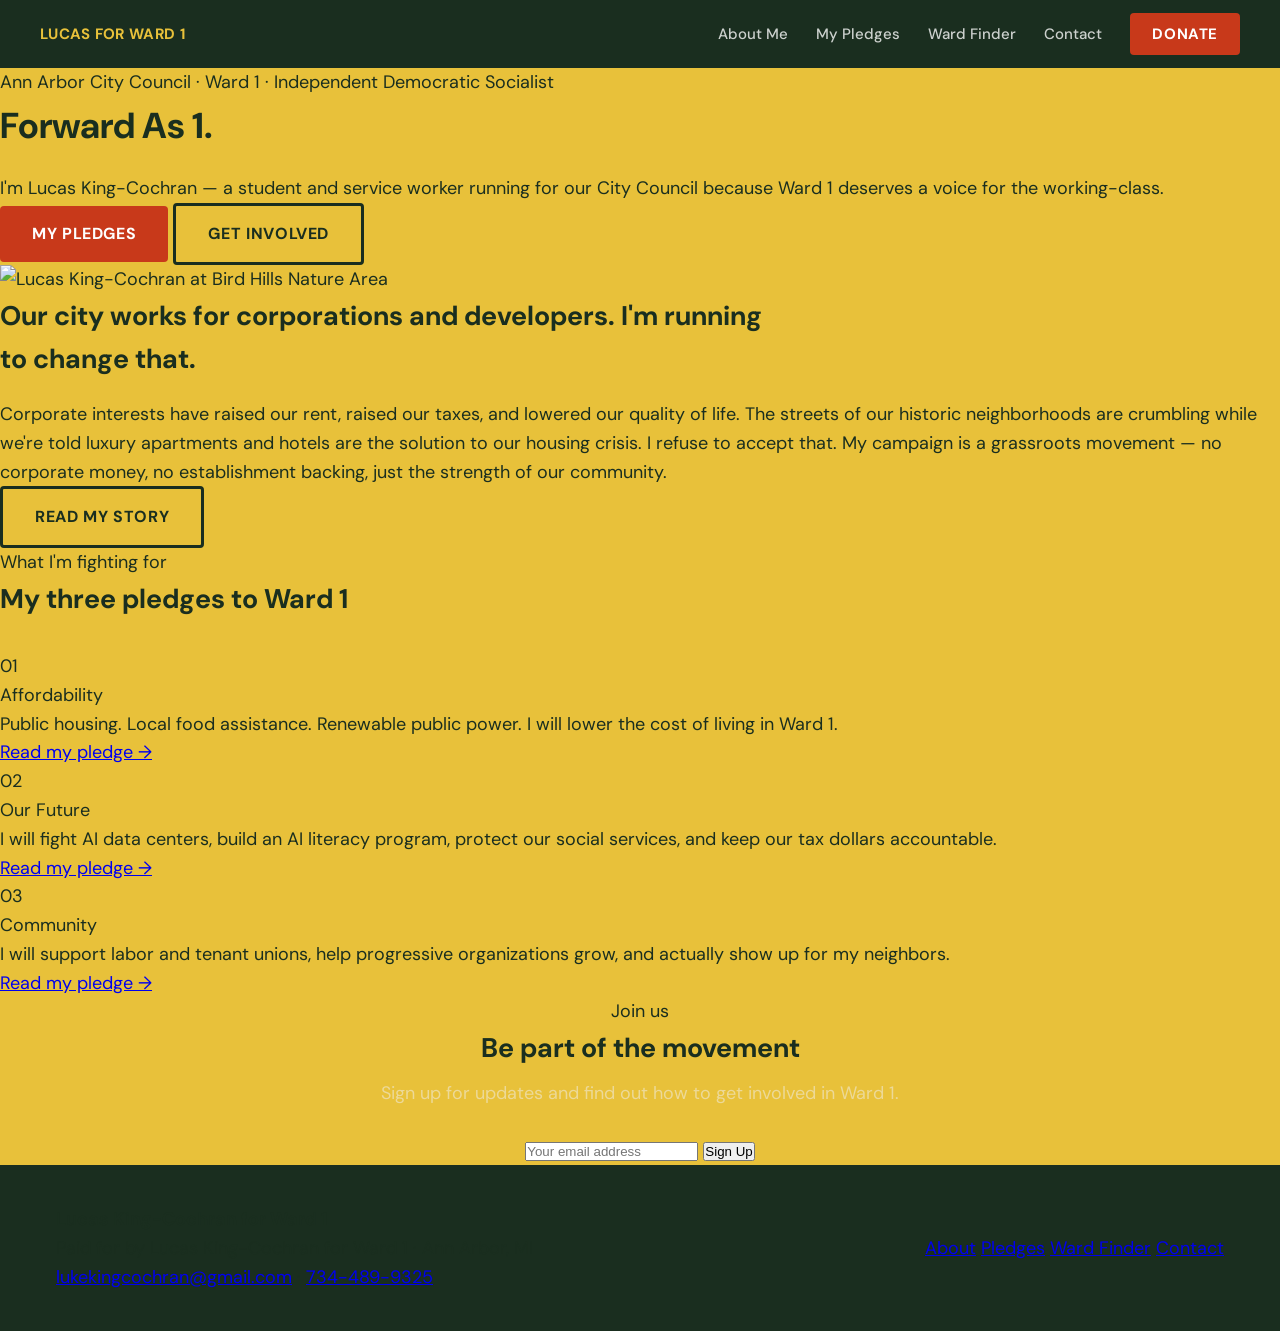
==== commit d6691d28: "Add files via upload" ====
--- a/index.html
+++ b/index.html
@@ -3,97 +3,90 @@
 <head>
 <meta charset="UTF-8">
 <meta name="viewport" content="width=device-width, initial-scale=1.0">
-<title>Lucas King-Cochran for Ward 1 — Forward As 1</title>
+<title>Lucas King-Cochran — Forward As 1</title>
 <link rel="stylesheet" href="style.css">
 </head>
 <body>
 
 <nav>
-  <a href="index.html" class="nav-logo">Lucas King-Cochran for Ward 1</a>
+  <a href="index.html" class="nav-logo">Lucas for Ward 1</a>
   <button class="nav-toggle" onclick="document.querySelector('.nav-links').classList.toggle('open')" aria-label="Menu">
     <span></span><span></span><span></span>
   </button>
   <div class="nav-links">
-    <a href="about.html">About</a>
-    <a href="issues.html">Issues</a>
+    <a href="about.html">About Me</a>
+    <a href="issues.html">My Pledges</a>
+    <a href="ward-finder.html">Ward Finder</a>
     <a href="contact.html">Contact</a>
-    <a href="ward-finder.html">Ward Finder</a>
-    <a href="https://instagram.com" target="_blank" class="nav-icon" aria-label="Instagram">
-      <svg width="18" height="18" viewBox="0 0 24 24" fill="none" stroke="rgba(255,255,255,0.7)" stroke-width="2" stroke-linecap="round" stroke-linejoin="round"><rect x="2" y="2" width="20" height="20" rx="5"/><circle cx="12" cy="12" r="4"/><circle cx="17.5" cy="6.5" r="1" fill="rgba(255,255,255,0.7)" stroke="none"/></svg>
-    </a>
     <a href="contact.html#donate" class="nav-donate">Donate</a>
   </div>
 </nav>
 
-<section class="hero">
-  <div class="hero-tag">Ann Arbor City Council &nbsp;·&nbsp; Ward 1 &nbsp;·&nbsp; Independent Democratic Socialist</div>
-  <h1>Forward<br>As <em>1.</em></h1>
-  <p class="hero-intro">Lucas King-Cochran is a student and service worker running for Ward 1 City Council. Working-class communities deserve real representation — and that starts here.</p>
-  <div class="hero-btns">
-    <a href="contact.html" class="btn btn-green">Get Involved</a>
-    <a href="issues.html" class="btn btn-outline">Read the Platform</a>
+<div class="block block-sage">
+  <div class="pill">Ann Arbor City Council · Ward 1 · Independent Democratic Socialist</div>
+  <h1 class="big">Forward As 1.</h1>
+  <p class="lead" style="margin-top:20px">I'm Lucas King-Cochran — a student and service worker running for our City Council because Ward 1 deserves a voice for the working-class.</p>
+  <div class="btns">
+    <a href="issues.html" class="btn btn-red">My Pledges</a>
+    <a href="contact.html" class="btn btn-outline">Get Involved</a>
   </div>
-</section>
+  <div class="hero-img-wrap">
+    <img src="birdhills.jpeg" alt="Lucas King-Cochran at Bird Hills Nature Area">
+  </div>
+</div>
 
-<section class="statement-band">
-  <h2>Corporate interests have raised our rent, raised our taxes, and lowered our quality of life.</h2>
-  <p>The streets of our historic neighborhoods are crumbling, while we are assured that luxury apartments and hotels are the answer to our housing crisis. As your City Council member, Lucas will fight back.</p>
-</section>
+<div class="block block-deep">
+  <h2 class="med" style="max-width:780px;margin-bottom:20px">Our city works for corporations and developers. I'm running to change that.</h2>
+  <p class="body-text">Corporate interests have raised our rent, raised our taxes, and lowered our quality of life. The streets of our historic neighborhoods are crumbling while we're told luxury apartments and hotels are the solution to our housing crisis. I refuse to accept that. My campaign is a grassroots movement — no corporate money, no establishment backing, just the strength of our community.</p>
+  <div class="btns">
+    <a href="about.html" class="btn btn-outline">Read my story</a>
+  </div>
+</div>
 
-<section class="pillars">
-  <div class="pillars-label">The platform</div>
-  <h2>Three things Lucas is fighting for</h2>
-  <div class="pillars-grid">
-    <div class="pillar">
-      <div class="pillar-num">01</div>
-      <h3>Affordability</h3>
-      <p>Public housing, food and healthcare access, and the A2P2 public power plan to lower energy costs for every Ward 1 family.</p>
-      <a href="issues.html#affordability">Learn more →</a>
+<div class="block block-mid ruled">
+  <div class="pill">What I'm fighting for</div>
+  <h2 class="med" style="margin-bottom:32px">My three pledges to Ward 1</h2>
+  <div class="pledge-cards">
+    <div class="pledge-card">
+      <div class="num">01</div>
+      <div class="card-title">Affordability</div>
+      <p>Public housing. Local food assistance. Renewable public power. I will lower the cost of living in Ward 1.</p>
+      <a href="issues.html#affordability">Read my pledge →</a>
     </div>
-    <div class="pillar">
-      <div class="pillar-num">02</div>
-      <h3>Protecting Our Future</h3>
-      <p>Fighting AI data centers, launching AI literacy programs, stopping privatization of public services, and acting on the climate crisis.</p>
-      <a href="issues.html#future">Learn more →</a>
+    <div class="pledge-card">
+      <div class="num">02</div>
+      <div class="card-title">Our Future</div>
+      <p>I will fight AI data centers, build an AI literacy program, protect our social services, and keep our tax dollars accountable.</p>
+      <a href="issues.html#future">Read my pledge →</a>
     </div>
-    <div class="pillar">
-      <div class="pillar-num">03</div>
-      <h3>Community Solidarity</h3>
-      <p>Standing with tenant and labor unions, supporting local businesses, and building a Ward 1 that works for everyone — not just the wealthy.</p>
-      <a href="issues.html#community">Learn more →</a>
+    <div class="pledge-card">
+      <div class="num">03</div>
+      <div class="card-title">Community</div>
+      <p>I will support labor and tenant unions, help progressive organizations grow, and actually show up for my neighbors.</p>
+      <a href="issues.html#community">Read my pledge →</a>
     </div>
   </div>
-</section>
+</div>
 
-<section class="about-section">
-  <div class="label">About the candidate</div>
-  <h2>Who is Lucas?</h2>
-  <p>Lucas King-Cochran is a student and service worker who lives the cost-of-living crisis Ann Arbor families face every day. He is running as an independent democratic socialist because he believes working-class voices — not corporate donors — should shape our city.</p>
-  <p>His opponent is an establishment incumbent who raised over $40,000 in her last campaign and has no tangible policy proposals. Lucas's campaign runs on people power.</p>
-  <div style="margin-top:8px">
-    <a href="about.html" class="btn btn-green">Read Lucas's story</a>
-  </div>
-</section>
-
-<section class="signup">
-  <div class="label">Stay connected</div>
-  <h2>Join the movement</h2>
-  <p>Get updates, canvassing events, and ways to get involved in Ward 1.</p>
-  <form class="signup-form" action="https://formspree.io/f/YOUR_FORM_ID" method="POST">
+<div class="block block-sage" style="text-align:center">
+  <div class="pill">Join us</div>
+  <h2 class="med" style="margin-bottom:10px">Be part of the movement</h2>
+  <p style="font-size:18px;margin-bottom:28px;color:rgba(240,236,228,.55)">Sign up for updates and find out how to get involved in Ward 1.</p>
+  <form class="signup-row" style="margin:0 auto" action="https://formspree.io/f/xpqonlbr" method="POST">
     <input type="email" name="email" placeholder="Your email address" required>
     <button type="submit">Sign Up</button>
   </form>
-</section>
+</div>
 
 <footer>
-  <div class="footer-info">
+  <div>
     <strong>Lucas King-Cochran for Ward 1</strong>
-    <p>Paid for by Lucas King-Cochran for Ward 1 &nbsp;·&nbsp; Ann Arbor, MI<br>
-    <a href="mailto:lukekingcochran@gmail.com">lukekingcochran@gmail.com</a></p>
+    <p>Paid for by Lucas King-Cochran for Ward 1 · Ann Arbor, MI<br>
+    <a href="mailto:lukekingcochran@gmail.com">lukekingcochran@gmail.com</a> · <a href="tel:7344899325">734-489-9325</a></p>
   </div>
-  <div class="footer-links">
+  <div class="foot-links">
     <a href="about.html">About</a>
-    <a href="issues.html">Issues</a>
+    <a href="issues.html">Pledges</a>
     <a href="ward-finder.html">Ward Finder</a>
     <a href="contact.html">Contact</a>
   </div>
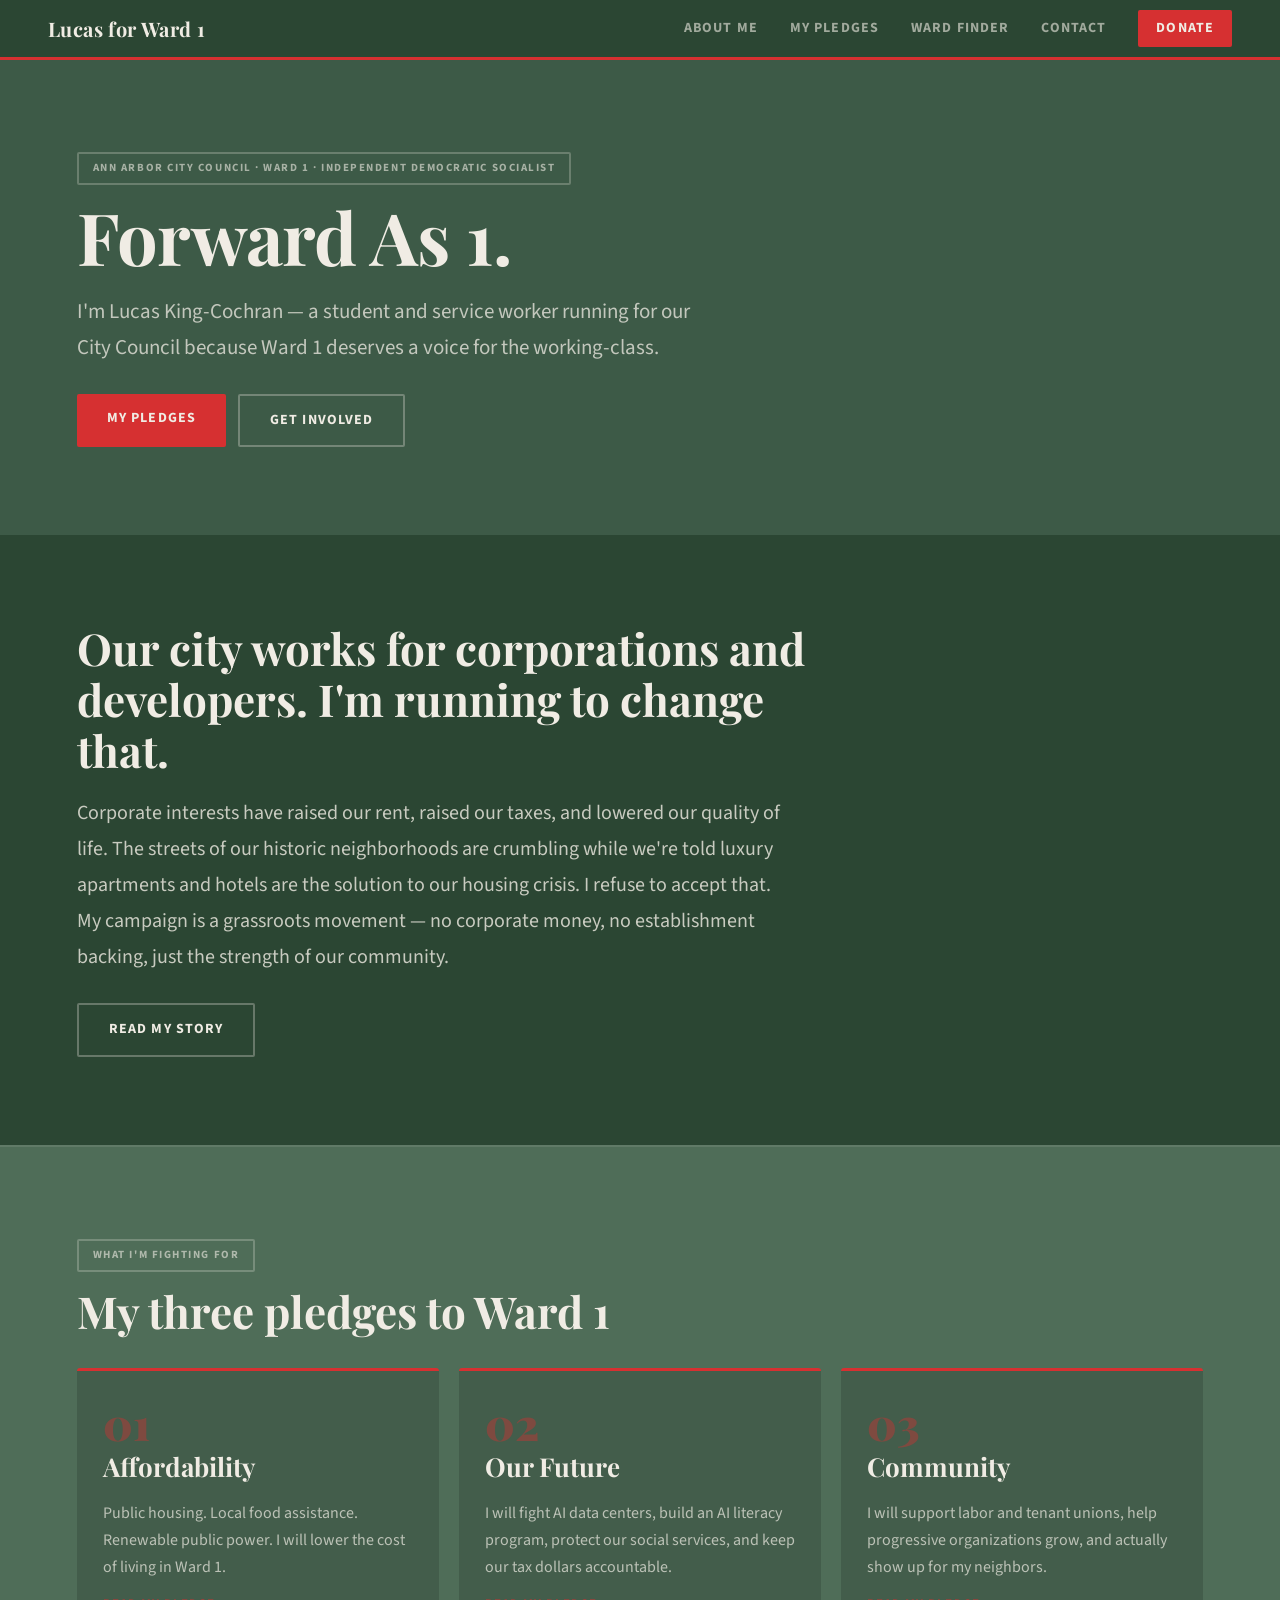
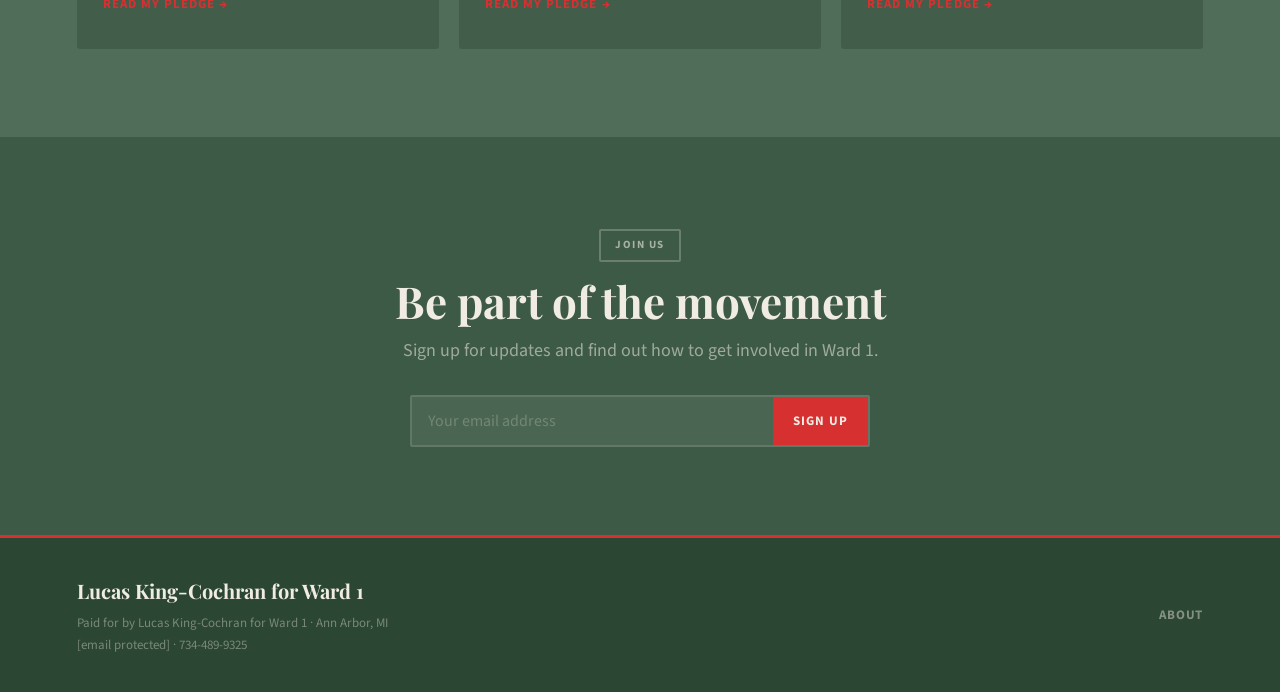
==== commit 75876424: "Add files via upload" ====
--- a/index.html
+++ b/index.html
@@ -30,9 +30,7 @@
     <a href="issues.html" class="btn btn-red">My Pledges</a>
     <a href="contact.html" class="btn btn-outline">Get Involved</a>
   </div>
-  <div class="hero-img-wrap">
-    <img src="birdhills.jpeg" alt="Lucas King-Cochran at Bird Hills Nature Area">
-  </div>
+
 </div>
 
 <div class="block block-deep">
@@ -82,15 +80,8 @@
   <div>
     <strong>Lucas King-Cochran for Ward 1</strong>
     <p>Paid for by Lucas King-Cochran for Ward 1 · Ann Arbor, MI<br>
-    <a href="mailto:lukekingcochran@gmail.com">lukekingcochran@gmail.com</a> · <a href="tel:7344899325">734-489-9325</a></p>
+    <a href="/cdn-cgi/l/email-protection#4f233a242a242621282c202c273d2e210f28222e2623612c2022"><span class="__cf_email__" data-cfemail="e08c958b858b898e87838f838892818ea0878d81898cce838f8d">[email&#160;protected]</span></a> · <a href="tel:7344899325">734-489-9325</a></p>
   </div>
   <div class="foot-links">
     <a href="about.html">About</a>
-    <a href="issues.html">Pledges</a>
-    <a href="ward-finder.html">Ward Finder</a>
-    <a href="contact.html">Contact</a>
-  </div>
-</footer>
-
-</body>
-</html>
+    <a href="
--- a/style.css
+++ b/style.css
@@ -1,163 +1,166 @@
-@import url('https://fonts.googleapis.com/css2?family=Playfair+Display:wght@700;900&family=DM+Sans:wght@400;500;700&display=swap');
+@import url('https://fonts.googleapis.com/css2?family=Playfair+Display:ital,wght@0,400;0,700;0,900;1,400;1,700&family=Source+Sans+3:wght@400;600;700&display=swap');
 
-*, *::before, *::after { box-sizing: border-box; margin: 0; padding: 0; }
+*,*::before,*::after{box-sizing:border-box;margin:0;padding:0}
 
-:root {
-  --green: #1a2e1f;
-  --red: #c8391a;
-  --yellow: #e8c13a;
-  --white: #ffffff;
+:root{
+  --deep:#2b4633;
+  --sage:#3d5a47;
+  --mid:#4f6d58;
+  --light:#6a8a74;
+  --pale:#dce5de;
+  --cream:#f0ece4;
+  --red:#d63031;
+  --red-dark:#b52526;
+  --text-light:#f0ece4;
+  --text-dark:#1e3326;
+  --BIG:clamp(40px,7vw,72px);
+  --MED:clamp(28px,4.5vw,44px);
+  --body:clamp(17px,2vw,20px);
 }
 
-html { scroll-behavior: smooth; }
-body { font-family: 'DM Sans', sans-serif; background: var(--yellow); color: var(--green); line-height: 1.6; font-size: 18px; }
+html{scroll-behavior:smooth}
+body{font-family:'Source Sans 3',sans-serif;background:var(--sage);color:var(--text-light);font-size:var(--body);line-height:1.7;overflow-x:hidden}
 
-/* NAV */
-nav { background: var(--green); padding: 0 40px; height: 68px; display: flex; align-items: center; justify-content: space-between; position: sticky; top: 0; z-index: 100; }
-.nav-logo { color: var(--yellow); font-weight: 700; font-size: 15px; letter-spacing: 0.02em; text-decoration: none; text-transform: uppercase; }
-.nav-links { display: flex; align-items: center; gap: 28px; }
-.nav-links a { color: rgba(255,255,255,0.78); font-size: 15px; font-weight: 500; text-decoration: none; transition: color 0.15s; }
-.nav-links a:hover, .nav-links a.active { color: var(--yellow); }
-.nav-donate { background: var(--red) !important; color: #fff !important; font-weight: 700 !important; padding: 9px 22px; border-radius: 4px; text-transform: uppercase; font-size: 14px; letter-spacing: 0.04em; }
-.nav-icon svg { display: block; }
-.nav-toggle { display: none; background: none; border: none; cursor: pointer; padding: 4px; }
-.nav-toggle span { display: block; width: 24px; height: 2.5px; background: #fff; margin: 5px 0; border-radius: 2px; }
+body{animation:fadeIn .4s ease}
+@keyframes fadeIn{from{opacity:0;transform:translateY(8px)}to{opacity:1;transform:translateY(0)}}
 
-/* BUTTONS */
-.btn { display: inline-block; font-size: 16px; font-weight: 700; padding: 15px 32px; border-radius: 4px; text-decoration: none; text-transform: uppercase; letter-spacing: 0.04em; transition: 0.15s; cursor: pointer; border: none; font-family: 'DM Sans', sans-serif; }
-.btn-green { background: var(--green); color: var(--yellow); }
-.btn-green:hover { background: #0e1c12; }
-.btn-red { background: var(--red); color: #fff; }
-.btn-red:hover { background: #a82e15; }
-.btn-outline { background: transparent; color: var(--green); border: 3px solid var(--green); }
-.btn-outline:hover { background: var(--green); color: var(--yellow); }
-.btn-outline-white { background: transparent; color: #fff; border: 3px solid rgba(255,255,255,0.55); }
-.btn-outline-white:hover { background: rgba(255,255,255,0.1); }
+/* ── NAV ── */
+nav{background:var(--deep);display:flex;align-items:center;justify-content:space-between;padding:0 clamp(20px,4vw,48px);height:60px;position:sticky;top:0;z-index:100;border-bottom:3px solid var(--red)}
+.nav-logo{color:var(--cream);font-family:'Playfair Display',serif;font-size:20px;font-weight:700;letter-spacing:.02em;text-decoration:none}
+.nav-links{display:flex;align-items:center;gap:clamp(16px,2.5vw,32px)}
+.nav-links a{color:rgba(240,236,228,.6);font-size:14px;font-weight:700;text-decoration:none;text-transform:uppercase;letter-spacing:.08em;transition:color .2s}
+.nav-links a:hover,.nav-links a.active{color:var(--cream)}
+.nav-donate{background:var(--red)!important;color:var(--cream)!important;padding:7px 18px;border-radius:2px;transition:background .2s!important}
+.nav-donate:hover{background:var(--red-dark)!important}
+.nav-toggle{display:none;background:none;border:none;cursor:pointer;padding:4px}
+.nav-toggle span{display:block;width:24px;height:2px;background:var(--cream);margin:5px 0;border-radius:1px}
 
-/* HERO */
-.hero { background: var(--yellow); padding: 72px 56px 64px; border-bottom: 6px solid var(--green); }
-.hero-tag { display: inline-block; background: var(--green); color: var(--yellow); font-size: 13px; font-weight: 700; letter-spacing: 0.1em; text-transform: uppercase; padding: 6px 16px; border-radius: 2px; margin-bottom: 28px; }
-.hero h1 { font-family: 'Playfair Display', serif; font-size: 72px; font-weight: 900; color: var(--green); line-height: 1.0; margin-bottom: 28px; }
-.hero h1 em { color: var(--red); font-style: normal; }
-.hero-intro { font-size: 22px; line-height: 1.65; color: var(--green); max-width: 680px; font-weight: 500; margin-bottom: 36px; }
-.hero-btns { display: flex; gap: 16px; flex-wrap: wrap; }
+/* ── BLOCKS ── */
+.block{padding:clamp(52px,8vw,88px) clamp(24px,6vw,80px)}
+.block-deep{background:var(--deep)}
+.block-sage{background:var(--sage)}
+.block-mid{background:var(--mid)}
+.block-light{background:var(--light)}
+.block-pale{background:var(--pale);color:var(--text-dark)}
+.block-red{background:var(--red)}
 
-/* RED STATEMENT BAND */
-.statement-band { background: var(--red); padding: 52px 56px; border-bottom: 6px solid var(--green); }
-.statement-band h2 { font-family: 'Playfair Display', serif; font-size: 40px; font-weight: 900; color: #fff; line-height: 1.2; margin-bottom: 20px; max-width: 820px; }
-.statement-band p { font-size: 20px; line-height: 1.7; color: rgba(255,255,255,0.9); max-width: 760px; }
+.ruled{border-top:2px solid rgba(240,236,228,.1)}
 
-/* PILLARS */
-.pillars { background: var(--green); padding: 64px 56px; border-bottom: 6px solid var(--yellow); }
-.pillars-label { font-size: 13px; font-weight: 700; letter-spacing: 0.12em; text-transform: uppercase; color: var(--yellow); margin-bottom: 12px; }
-.pillars h2 { font-family: 'Playfair Display', serif; font-size: 44px; font-weight: 900; color: #fff; margin-bottom: 48px; line-height: 1.1; }
-.pillars-grid { display: grid; grid-template-columns: repeat(3,1fr); gap: 24px; }
-.pillar { background: var(--yellow); border-radius: 6px; padding: 32px 28px; display: flex; flex-direction: column; gap: 14px; }
-.pillar-num { font-size: 12px; font-weight: 700; letter-spacing: 0.12em; text-transform: uppercase; color: var(--red); }
-.pillar h3 { font-family: 'Playfair Display', serif; font-size: 26px; font-weight: 700; color: var(--green); line-height: 1.2; }
-.pillar p { font-size: 16px; line-height: 1.7; color: #2a3d2e; flex: 1; }
-.pillar a { font-size: 14px; font-weight: 700; color: var(--red); text-decoration: none; text-transform: uppercase; letter-spacing: 0.06em; }
-.pillar a:hover { text-decoration: underline; }
+/* ── TYPOGRAPHY ── */
+.big{font-family:'Playfair Display',serif;font-size:var(--BIG);line-height:1.05;letter-spacing:-.01em;font-weight:700;color:var(--cream)}
+.med{font-family:'Playfair Display',serif;font-size:var(--MED);line-height:1.15;font-weight:700;color:var(--cream)}
+.lead{font-size:clamp(17px,2.2vw,21px);line-height:1.7;max-width:640px;font-weight:400;color:rgba(240,236,228,.75)}
+.body-text{font-size:clamp(17px,1.8vw,20px);line-height:1.8;max-width:720px;color:rgba(240,236,228,.8)}
+.body-text+.body-text{margin-top:16px}
+.body-text a{color:var(--cream);font-weight:700;text-decoration:underline;text-decoration-color:var(--red);text-underline-offset:3px}
 
-/* ABOUT SECTION */
-.about-section { background: var(--white); padding: 64px 56px; border-bottom: 6px solid var(--yellow); }
-.about-section .label { font-size: 13px; font-weight: 700; letter-spacing: 0.12em; text-transform: uppercase; color: var(--red); margin-bottom: 12px; }
-.about-section h2 { font-family: 'Playfair Display', serif; font-size: 44px; font-weight: 900; color: var(--green); margin-bottom: 24px; line-height: 1.15; }
-.about-section p { font-size: 19px; line-height: 1.75; color: #222; max-width: 760px; margin-bottom: 20px; }
+/* pale block overrides */
+.block-pale .big,.block-pale .med{color:var(--text-dark)}
+.block-pale .lead{color:rgba(30,51,38,.6)}
+.block-pale .body-text{color:rgba(30,51,38,.75)}
+.block-pale .body-text a{color:var(--red)}
 
-/* SIGNUP */
-.signup { background: var(--yellow); padding: 64px 56px; border-top: 6px solid var(--green); text-align: center; }
-.signup .label { font-size: 13px; font-weight: 700; letter-spacing: 0.12em; text-transform: uppercase; color: var(--red); margin-bottom: 12px; }
-.signup h2 { font-family: 'Playfair Display', serif; font-size: 44px; font-weight: 900; color: var(--green); margin-bottom: 12px; }
-.signup p { font-size: 18px; color: var(--green); margin-bottom: 32px; }
-.signup-form { display: flex; max-width: 500px; margin: 0 auto; border: 3px solid var(--green); border-radius: 4px; overflow: hidden; }
-.signup-form input { flex: 1; padding: 14px 18px; font-size: 16px; font-family: 'DM Sans', sans-serif; border: none; outline: none; background: #fff; color: var(--green); }
-.signup-form button { background: var(--green); color: var(--yellow); font-size: 14px; font-weight: 700; padding: 14px 24px; border: none; font-family: 'DM Sans', sans-serif; text-transform: uppercase; letter-spacing: 0.05em; cursor: pointer; white-space: nowrap; }
-.signup-form button:hover { background: #0e1c12; }
+/* ── PILL ── */
+.pill{display:inline-block;font-size:11px;font-weight:700;letter-spacing:.14em;text-transform:uppercase;padding:5px 14px;border-radius:2px;margin-bottom:14px;border:2px solid rgba(240,236,228,.25);color:rgba(240,236,228,.6)}
+.pill.red{color:var(--red);border-color:var(--red)}
+.block-pale .pill{border-color:rgba(30,51,38,.2);color:rgba(30,51,38,.5)}
 
-/* FOOTER */
-footer { background: var(--green); padding: 40px 56px; display: flex; align-items: center; justify-content: space-between; gap: 24px; flex-wrap: wrap; }
-.footer-info strong { display: block; color: var(--yellow); font-size: 15px; margin-bottom: 6px; }
-.footer-info p, .footer-info a { color: rgba(255,255,255,0.5); font-size: 13px; line-height: 1.7; text-decoration: none; }
-.footer-links { display: flex; gap: 24px; flex-wrap: wrap; }
-.footer-links a { color: rgba(255,255,255,0.6); font-size: 14px; text-decoration: none; }
-.footer-links a:hover { color: var(--yellow); }
+/* ── BUTTONS ── */
+.btn{display:inline-block;font-size:14px;font-weight:700;padding:13px 30px;border-radius:2px;text-decoration:none;text-transform:uppercase;letter-spacing:.08em;transition:.2s;border:none;font-family:'Source Sans 3',sans-serif;cursor:pointer}
+.btn-red{background:var(--red);color:var(--cream)}
+.btn-red:hover{background:var(--red-dark)}
+.btn-deep{background:var(--deep);color:var(--cream)}
+.btn-deep:hover{background:#1e3326}
+.btn-outline{background:transparent;border:2px solid rgba(240,236,228,.3);color:var(--cream)}
+.btn-outline:hover{background:rgba(240,236,228,.08)}
+.block-pale .btn-outline{border-color:rgba(30,51,38,.25);color:var(--text-dark)}
+.block-pale .btn-outline:hover{background:rgba(30,51,38,.06)}
+.btns{display:flex;gap:12px;flex-wrap:wrap;margin-top:28px}
 
-/* PAGE HERO */
-.page-hero { background: var(--yellow); padding: 64px 56px 56px; border-bottom: 6px solid var(--green); }
-.page-hero .tag { display: inline-block; background: var(--green); color: var(--yellow); font-size: 12px; font-weight: 700; letter-spacing: 0.1em; text-transform: uppercase; padding: 5px 14px; border-radius: 2px; margin-bottom: 20px; }
-.page-hero h1 { font-family: 'Playfair Display', serif; font-size: 56px; font-weight: 900; color: var(--green); line-height: 1.05; margin-bottom: 16px; }
-.page-hero p { font-size: 20px; color: var(--green); max-width: 640px; line-height: 1.65; }
+/* ── ISSUE BLOCKS ── */
+.issue-num{font-family:'Playfair Display',serif;font-size:64px;line-height:1;color:var(--red)!important;font-weight:900;margin-bottom:-8px;opacity:.5}
+.issue-title{font-family:'Playfair Display',serif;font-size:clamp(32px,5vw,52px);line-height:1.05;margin-bottom:18px;font-weight:700;color:var(--cream)}
+.issue-sub{display:flex;flex-direction:column;gap:18px}
+.pledge{border-left:3px solid var(--red);padding:16px 24px;background:rgba(240,236,228,.06);border-radius:0 3px 3px 0}
+.pledge strong{display:block;font-size:13px;font-weight:700;letter-spacing:.1em;text-transform:uppercase;color:var(--red);margin-bottom:6px}
+.pledge p{font-size:clamp(16px,1.8vw,19px);line-height:1.7;color:rgba(240,236,228,.8)}
 
-/* CONTENT SECTIONS */
-.content-section { padding: 64px 56px; }
-.content-section.white { background: var(--white); }
-.content-section.yellow { background: var(--yellow); }
-.content-section.green { background: var(--green); }
-.content-section h2 { font-family: 'Playfair Display', serif; font-size: 36px; font-weight: 700; color: var(--green); margin-bottom: 20px; line-height: 1.2; }
-.content-section.green h2 { color: #fff; }
-.content-section p { font-size: 18px; line-height: 1.8; color: #222; margin-bottom: 20px; max-width: 760px; }
-.content-section.green p { color: rgba(255,255,255,0.82); }
+.block-pale .issue-num{color:rgba(30,51,38,.05)}
+.block-pale .issue-title{color:var(--text-dark)}
+.block-pale .pledge{background:rgba(30,51,38,.04)}
+.block-pale .pledge p{color:rgba(30,51,38,.75)}
 
-/* ABOUT PAGE */
-.sidebar-card { background: var(--yellow); border-left: 6px solid var(--red); padding: 28px; margin-bottom: 24px; border-radius: 0 6px 6px 0; }
-.sidebar-card h3 { font-size: 13px; font-weight: 700; letter-spacing: 0.1em; text-transform: uppercase; color: var(--red); margin-bottom: 16px; }
-.sidebar-card ul { list-style: none; display: flex; flex-direction: column; gap: 10px; }
-.sidebar-card ul li { font-size: 17px; color: var(--green); padding-left: 20px; position: relative; line-height: 1.5; font-weight: 500; }
-.sidebar-card ul li::before { content: '→'; position: absolute; left: 0; color: var(--red); }
+/* ── CONTACT ── */
+.contact-grid{display:grid;grid-template-columns:1fr 1fr;gap:clamp(32px,6vw,72px);align-items:start}
+.form-group{display:flex;flex-direction:column;gap:6px;margin-bottom:16px}
+.form-group label{font-size:12px;font-weight:700;color:rgba(240,236,228,.5);text-transform:uppercase;letter-spacing:.1em}
+.form-group input,.form-group textarea{padding:12px 16px;border:2px solid rgba(240,236,228,.15);border-radius:2px;font-size:16px;font-family:'Source Sans 3',sans-serif;color:var(--cream);background:rgba(240,236,228,.07);outline:none;transition:border-color .2s}
+.form-group input::placeholder,.form-group textarea::placeholder{color:rgba(240,236,228,.25)}
+.form-group input:focus,.form-group textarea:focus{border-color:var(--red)}
+.form-group textarea{resize:vertical;min-height:140px}
+.form-row{display:grid;grid-template-columns:1fr 1fr;gap:16px}
+.form-check{display:flex;align-items:center;gap:10px;font-size:15px;color:rgba(240,236,228,.6)}
+.form-check input{width:18px;height:18px;accent-color:var(--red)}
+.contact-info{display:flex;flex-direction:column;gap:20px}
+.contact-card{background:rgba(0,0,0,.15);color:var(--cream);padding:28px 32px;border-radius:3px}
+.contact-card h3{font-family:'Playfair Display',serif;font-size:24px;color:var(--cream);margin-bottom:6px;font-weight:700}
+.contact-card a{font-size:18px;font-weight:600;color:var(--cream);text-decoration:none;display:block;opacity:.85}
+.contact-card a:hover{opacity:1}
+.contact-card p{font-size:15px;color:rgba(240,236,228,.5);margin-top:8px;line-height:1.6}
+.contact-card.red-card{background:var(--red)}
 
-/* ISSUES */
-.issues-placeholder { background: var(--white); border: 4px solid var(--yellow); border-radius: 6px; padding: 80px 40px; text-align: center; max-width: 640px; margin: 0 auto; }
-.issues-placeholder h2 { font-family: 'Playfair Display', serif; font-size: 36px; color: var(--green); margin-bottom: 16px; }
-.issues-placeholder p { font-size: 18px; color: #444; line-height: 1.7; margin-bottom: 28px; }
+/* ── WARD FINDER ── */
+.map-wrap{border:3px solid rgba(240,236,228,.12);border-radius:4px;overflow:hidden;margin-top:36px}
+.map-wrap iframe{display:block;width:100%;height:680px;border:none}
 
-/* CONTACT */
-.contact-grid { display: grid; grid-template-columns: 1fr 380px; gap: 64px; align-items: start; }
-.contact-form { display: flex; flex-direction: column; gap: 18px; }
-.form-row { display: grid; grid-template-columns: 1fr 1fr; gap: 16px; }
-.form-group { display: flex; flex-direction: column; gap: 8px; }
-.form-group label { font-size: 15px; font-weight: 700; color: var(--green); }
-.form-group input, .form-group textarea { padding: 13px 16px; border: 2.5px solid var(--green); border-radius: 4px; font-size: 16px; font-family: 'DM Sans', sans-serif; color: var(--green); background: #fff; outline: none; }
-.form-group input:focus, .form-group textarea:focus { border-color: var(--red); }
-.form-group textarea { resize: vertical; min-height: 140px; }
-.form-submit { background: var(--red); color: #fff; border: none; border-radius: 4px; padding: 15px 32px; font-size: 16px; font-weight: 700; font-family: 'DM Sans', sans-serif; text-transform: uppercase; letter-spacing: 0.04em; cursor: pointer; align-self: flex-start; }
-.form-submit:hover { background: #a82e15; }
-.contact-sidebar { display: flex; flex-direction: column; gap: 20px; }
-.contact-card { background: var(--yellow); border-radius: 6px; padding: 28px; border-left: 6px solid var(--green); }
-.contact-card.red-card { border-left-color: var(--red); }
-.contact-card h3 { font-size: 12px; font-weight: 700; letter-spacing: 0.1em; text-transform: uppercase; color: var(--green); margin-bottom: 10px; }
-.contact-card.red-card h3 { color: var(--red); }
-.contact-card a { font-size: 20px; font-weight: 700; color: var(--green); text-decoration: none; display: block; }
-.contact-card a:hover { color: var(--red); }
-.contact-card p { font-size: 15px; color: #333; margin-top: 8px; line-height: 1.6; }
+/* ── CANDIDATE PHOTO ── */
+.candidate-photo{width:100%;max-width:400px;border-radius:4px;display:block;margin-bottom:40px;border:3px solid rgba(240,236,228,.1)}
 
-/* WARD FINDER */
-.ward-intro p { font-size: 19px; line-height: 1.75; color: var(--green); margin-bottom: 16px; max-width: 680px; }
-.ward-intro a { color: var(--red); font-weight: 700; }
-.map-frame { border-radius: 8px; overflow: hidden; border: 4px solid var(--green); margin-top: 32px; }
-.map-frame iframe { display: block; width: 100%; height: 680px; border: none; }
+/* ── HERO IMAGE ── */
+.hero-img-wrap{margin-top:40px;border-radius:4px;overflow:hidden;max-width:720px;border:3px solid rgba(240,236,228,.1)}
+.hero-img-wrap img{display:block;width:100%;height:auto}
 
-/* PHOTO BOX */
-.photo-box { background: #2d4a36; border-radius: 6px; padding: 48px 32px; display: flex; flex-direction: column; align-items: center; justify-content: center; gap: 12px; border: 3px dashed rgba(255,255,255,0.2); text-align: center; }
-.photo-box svg { width: 56px; height: 56px; fill: rgba(255,255,255,0.3); }
-.photo-box p { font-size: 13px; color: rgba(255,255,255,0.4); letter-spacing: 0.08em; text-transform: uppercase; }
-.photo-box img { width: 100%; border-radius: 4px; display: block; }
+/* ── SIGNUP ── */
+.signup-row{display:flex;max-width:460px;border:2px solid rgba(240,236,228,.2);border-radius:2px;overflow:hidden}
+.signup-row input{flex:1;padding:13px 16px;font-size:16px;font-family:'Source Sans 3',sans-serif;border:none;outline:none;background:rgba(240,236,228,.07);color:var(--cream)}
+.signup-row input::placeholder{color:rgba(240,236,228,.25)}
+.signup-row button{background:var(--red);color:var(--cream);font-size:13px;font-weight:700;padding:13px 20px;border:none;font-family:'Source Sans 3',sans-serif;text-transform:uppercase;letter-spacing:.08em;cursor:pointer;white-space:nowrap;transition:background .2s}
+.signup-row button:hover{background:var(--red-dark)}
 
-/* RESPONSIVE */
-@media (max-width: 860px) {
-  nav { padding: 0 20px; }
-  .nav-links { display: none; flex-direction: column; position: absolute; top: 68px; left: 0; right: 0; background: var(--green); padding: 20px; gap: 16px; z-index: 99; }
-  .nav-links.open { display: flex; }
-  .nav-toggle { display: block; }
-  .hero, .statement-band, .pillars, .about-section, .signup, .content-section, .page-hero { padding-left: 24px; padding-right: 24px; }
-  .hero h1 { font-size: 48px; }
-  .hero-intro { font-size: 18px; }
-  .statement-band h2 { font-size: 30px; }
-  .statement-band p { font-size: 17px; }
-  .pillars h2, .about-section h2, .signup h2 { font-size: 34px; }
-  .pillars-grid { grid-template-columns: 1fr; }
-  .contact-grid { grid-template-columns: 1fr; }
-  .form-row { grid-template-columns: 1fr; }
-  .page-hero h1 { font-size: 40px; }
-  footer { padding: 32px 24px; flex-direction: column; align-items: flex-start; }
+/* ── COMMITMENT GRID ── */
+.commit-grid{display:grid;grid-template-columns:repeat(auto-fit,minmax(250px,1fr));gap:12px}
+.commit-item{padding:18px 22px;border-left:3px solid var(--red);background:rgba(240,236,228,.06);border-radius:0 3px 3px 0}
+.commit-item p{font-size:16px;color:var(--cream);font-weight:600;line-height:1.5}
+
+/* ── PLEDGE CARDS ── */
+.pledge-cards{display:grid;grid-template-columns:repeat(auto-fit,minmax(260px,1fr));gap:20px}
+.pledge-card{background:rgba(0,0,0,.15);border-radius:3px;padding:30px 26px;border-top:3px solid var(--red)}
+.pledge-card .num{font-family:'Playfair Display',serif;font-size:44px;color:var(--red);line-height:1;font-weight:900;opacity:.4}
+.pledge-card .card-title{font-family:'Playfair Display',serif;font-size:26px;color:var(--cream);margin-bottom:10px;font-weight:700}
+.pledge-card p{font-size:16px;line-height:1.7;color:rgba(240,236,228,.7)}
+.pledge-card a{display:inline-block;margin-top:12px;font-size:13px;font-weight:700;color:var(--red);text-transform:uppercase;letter-spacing:.08em;text-decoration:none;transition:opacity .2s}
+.pledge-card a:hover{opacity:.7}
+
+/* ── FORM STATUS ── */
+.form-status{padding:16px 20px;border-radius:3px;font-size:16px;font-weight:600;margin-top:16px;display:none}
+.form-status.success{display:block;background:rgba(240,236,228,.1);color:var(--cream)}
+.form-status.error{display:block;background:rgba(214,48,49,.2);color:var(--cream)}
+
+/* ── FOOTER ── */
+footer{background:var(--deep);border-top:3px solid var(--red);padding:36px clamp(24px,6vw,80px);display:flex;align-items:center;justify-content:space-between;gap:24px;flex-wrap:wrap}
+footer strong{display:block;color:var(--cream);font-family:'Playfair Display',serif;font-size:20px;margin-bottom:4px}
+footer p,footer a{color:rgba(240,236,228,.4);font-size:13px;text-decoration:none;line-height:1.7}
+.foot-links{display:flex;gap:20px;flex-wrap:wrap}
+.foot-links a{color:rgba(240,236,228,.45);font-size:13px;font-weight:700;text-decoration:none;text-transform:uppercase;letter-spacing:.06em;transition:color .2s}
+.foot-links a:hover{color:var(--cream)}
+
+/* ── RESPONSIVE ── */
+@media(max-width:840px){
+  nav{padding:0 20px}
+  .nav-links{display:none;flex-direction:column;position:absolute;top:60px;left:0;right:0;background:var(--deep);padding:20px;gap:14px;border-bottom:3px solid var(--red);z-index:99}
+  .nav-links.open{display:flex}
+  .nav-toggle{display:block}
+  .contact-grid,.form-row{grid-template-columns:1fr}
+  footer{flex-direction:column;align-items:flex-start}
+  .issue-num{font-size:44px}
 }
